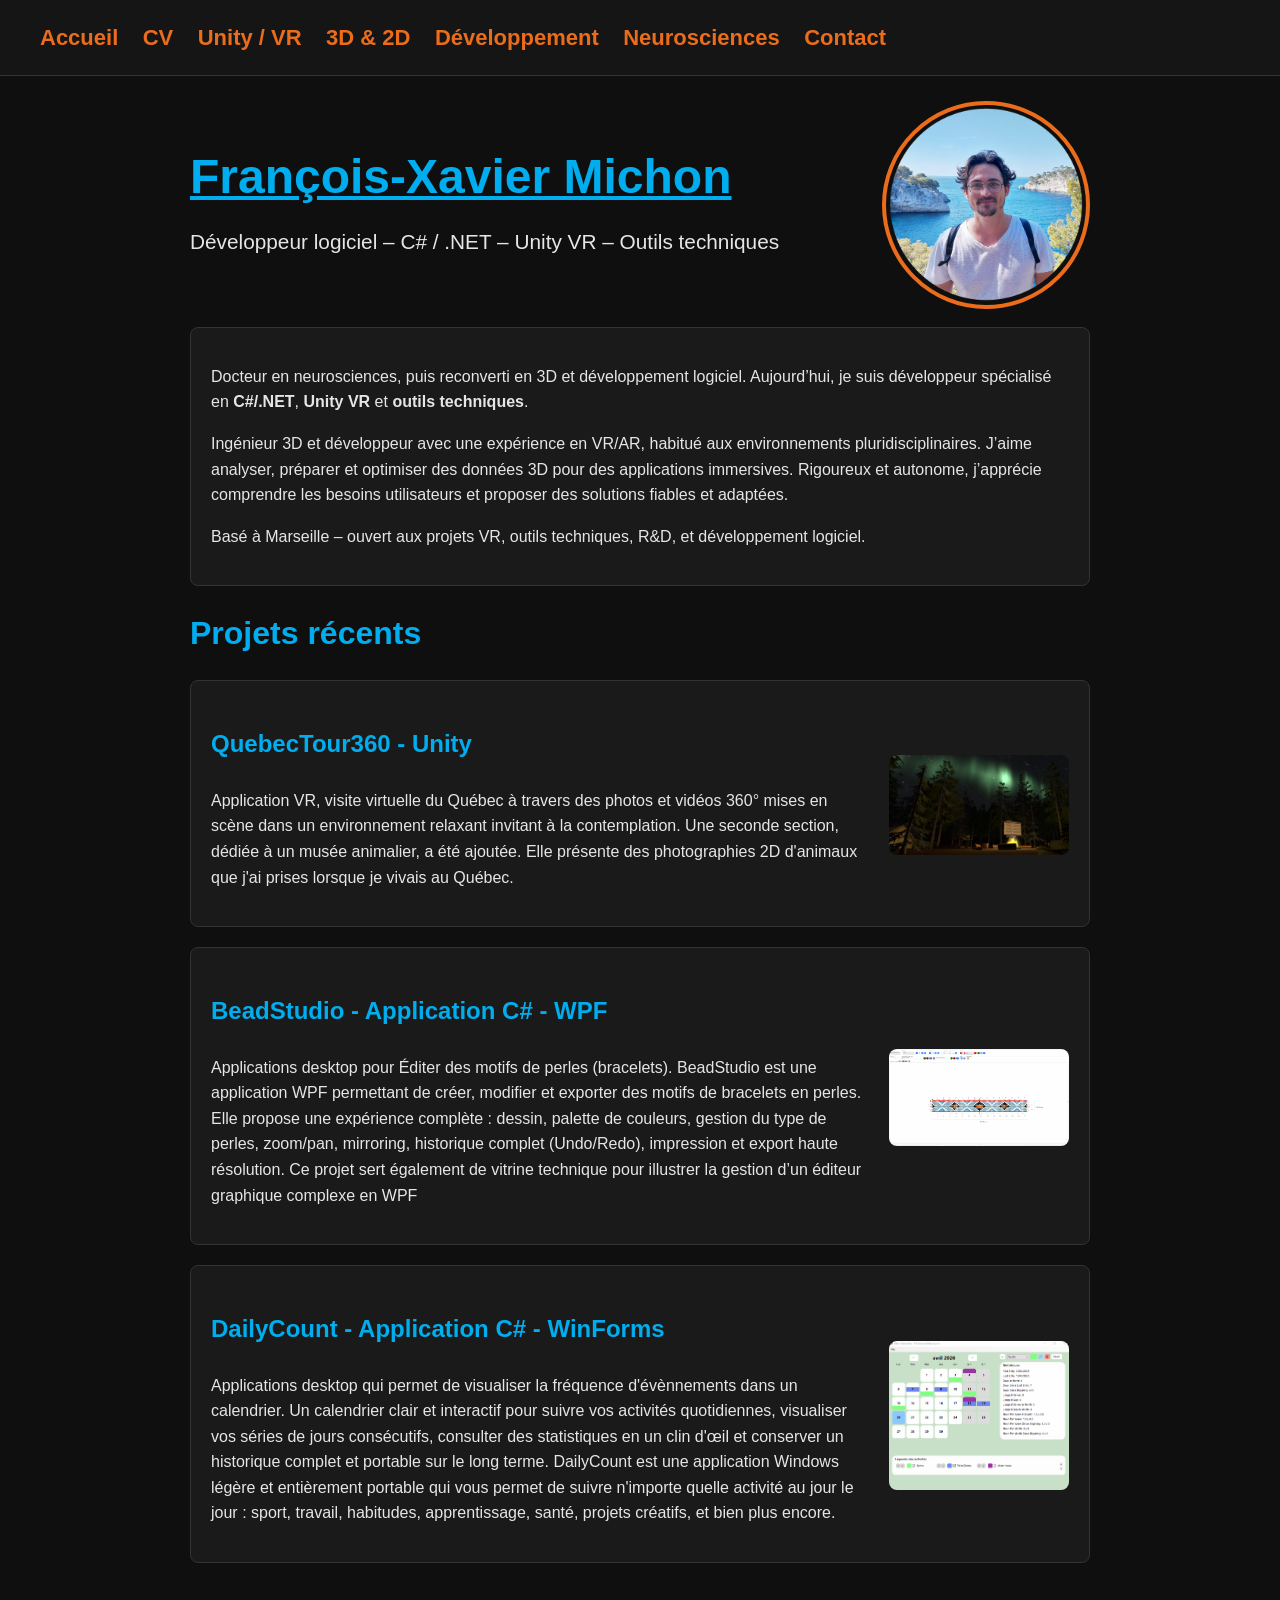
==== index.html @ a75c7354 "modif Website" ====
<!DOCTYPE html>
<html lang="fr">
<head>
    <meta charset="UTF-8">
    <title>François‑Xavier Michon – Portfolio</title>
    <link rel="stylesheet" href="assets/style.css">
</head>

<body>
<header>
    <nav>
        <a href="index.html">Accueil</a>
        <a href="cv.html">CV</a>
        <a href="unity.html">Unity / VR</a>
        <a href="Arts3D2D.html">3D & 2D</a>
        <a href="dev.html">Développement</a>
        <a href="neurosciences.html">Neurosciences</a>
        <a href="contact.html">Contact</a>
    </nav>
</header>

<div class="container">
    <div class="header-profile">
        <div class="header-text">
            <h1 ><a href="cv.html"         
            target="_blank"
            class="lk">François‑Xavier Michon</a></h1>
            <p class="subtitle">Développeur logiciel – C# / .NET – Unity VR – Outils techniques</p>
        </div>
        <a href="cv.html" 
>
         <img src="assets/Images/ImageProfile0.png" alt="Photo de profil" class="profile-photo">
         </a>
    </div>
    

    <div class="card">
        <p>
            Docteur en neurosciences, puis reconverti en 3D et développement logiciel. Aujourd’hui, je suis développeur spécialisé en 
            <strong>C#/.NET</strong>, <strong>Unity VR</strong> et <strong>outils techniques</strong>.
        </p>
        <p>
        Ingénieur 3D et développeur avec une expérience en VR/AR, habitué aux environnements pluridisciplinaires. 
        J’aime analyser, préparer et optimiser des données 3D pour des applications immersives.
        Rigoureux et autonome, j’apprécie comprendre les besoins utilisateurs et proposer des solutions fiables et adaptées.
        </p>
        <p>
            Basé à Marseille – ouvert aux projets VR, outils techniques, R&D, et développement logiciel.
        </p>
    </div>

    <h1>Projets récents</h1>

    <div class="card card-img-right">
    
        <div class="card-text">
            <h3>
                <a class="lk2" href="unity.html#quebecTour">
                    QuebecTour360 - Unity
                </a>
            </h3>

            <p>
                Application VR, visite virtuelle du Québec à travers des photos et vidéos 360° mises en scène dans un environnement relaxant invitant à la contemplation.
                Une seconde section, dédiée à un musée animalier, a été ajoutée. Elle présente des photographies 2D d'animaux que j'ai prises lorsque je vivais au Québec.
            </p>
        </div>

        <div class="card-image">
            <a class="lk2" href="unity.html#quebecTour">
                <img src="assets/Images/UnityProjects/QuebecTour360/Capture1.png" class="project">
            </a>
        </div>
    </div>

    
    <div class="card card-img-right">
         <div class="card-text">
            <h3><a class="lk2" target="_blank" href="dev.html#beadstudio">
                        BeadStudio - Application C# - WPF
                    </a> 
            </h3>
            <p>Applications desktop pour Éditer des motifs de perles (bracelets).
                    BeadStudio est une application WPF permettant de créer, modifier et exporter des motifs de bracelets en perles.
                    Elle propose une expérience complète : dessin, palette de couleurs, gestion du type de perles, zoom/pan, mirroring, historique complet (Undo/Redo), impression et export haute résolution.
                    Ce projet sert également de vitrine technique pour illustrer la gestion d’un éditeur graphique complexe en WPF
            </p>
         </div>
         <div class="card-image">
            <a class="lk2" href="dev.html#beadstudio">
                <img src="assets/Images/BeadStudio/BeadStudioZoomPan.gif" class="project">
            </a>
        </div>
    </div>

        

    <div class="card card-img-right">
        <div class="card-text">
            <h3>
                <a class="lk2" target="_blank" href="dev.html#dailycount">
                    DailyCount - Application C# - WinForms
                </a> 
            </h3>
            <p> 
                Applications desktop qui permet de visualiser la fréquence d'évènnements dans un calendrier.
                Un calendrier clair et interactif pour suivre vos activités quotidiennes, visualiser vos séries de jours consécutifs, consulter des statistiques en un clin d'œil et conserver un historique complet et portable sur le long terme.
                DailyCount est une application Windows légère et entièrement portable qui vous permet de suivre n'importe quelle activité au jour le jour : sport, travail, habitudes, apprentissage, santé, projets créatifs, et bien plus encore.
            </p>
        </div>
        <div class="card-image">
            <a class="lk2" href="dev.html#dailycount">
                <img src="assets/Images/DailyCount/DailyCountMainView.gif" class="project">
            </a>
        </div> 
    </div>
    

</body>
</html>
---- assets/style.css ----
/* =========================================================
   THEME — Couleurs principales
   ========================================================= */
:root {
    --col_black: #0f0f0f;        /* fond principal */
    --col_white: #e6e6e6;        /* texte principal */
    --col_grey: #333333;         /* bordures */
    --col_orange: #eb6c1a;       /* accent chaud */
    --col_black2: #151515;       /* header */
    --col_black3: #1a1a1a;       /* cartes */
    --col_grey2: #555555;        /* texte secondaire */
    --col_light_blue:#96dcf8;
    --col_blue: #00adee;         /* accent principal */
    --col_blue_dark: #809dd2;    /* hover */
    --col_blue_dark2: #0e5488;

}

/* =========================================================
   GLOBAL
   ========================================================= */
body {
    margin: 0;
    font-family: "Inter", sans-serif;
    background: var(--col_black);
    color: var(--col_white);
    line-height: 1.6;
}
.tab {
    display: inline-block;
    width: 30px; /* équivalent d’une tabulation */
}
/* =========================================================
   HEADER / NAVIGATION
   ========================================================= */
header {
    padding: 20px 40px;
    background: var(--col_black2);
    border-bottom: 1px solid var(--col_grey);
    position: sticky;
    top: 0;
    z-index: 1000;
}

nav a {
    margin-right: 20px;
    color: var(--col_orange);
    text-decoration: none;
    font-weight: bold;
    font-size: 22px;
}

nav a:hover {
    color: var(--col_blue);
}

/* -----------------------------------
link a
--------------------------------------*/
.lk{
    color: var(--col_blue);
}

.lk:hover{
    color: var(--col_blue_dark);
}

.lk2{
        font-style: normal;
        text-decoration: none;
    color: var(--col_blue);
}

.lk2:hover{
    font-style: normal;
    text-decoration: none;
    color: var(--col_blue_dark);
}

/* =========================================================
   LAYOUT
   ========================================================= */
.container {
    max-width: 900px;
    margin: auto;
    padding: 25px;
}

/* =========================================================
   TITRES
   ========================================================= */
h1 {
    color: var(--col_blue);
}

h2 {
    color: var(--col_blue_dark);
    font-size: 28px;
}

h3 { 
    font-weight: bold;
    color: var(--col_blue);
    font-size: 24px;
}

h4 {
    color: var(--col_blue);
    font-size: 18px;
}


.section-title {
    display: flex;
    align-items: center;
    justify-content: center;
    gap: 20px;

    font-size: 28px;
    font-weight: bold;
    color: var(--col_light_blue);

    margin: 40px 0;
    min-height: 30px;
    max-height: 45px;
}
/* Les lignes à gauche et à droite */
.section-title::before,
.section-title::after {
    content: "";
    flex: 1;
    height: 2px;
    background: var(--col_light_blue);
}

.section-title2{
    display: flex;
    align-items: center;
    justify-content: center;
    gap: 20px;

    font-size: 28px;
    font-weight: bold;
    color: var(--col_light_blue);
    padding-top: 80px;
    margin: 40px;
        min-height: 30px;
    max-height: 45px;

}

/* Les lignes à gauche et à droite */
.section-title2::before,
.section-title2::after {
    content: "";
    flex: 1;
    height: 2px;
    background: var(--col_light_blue);
}

.section-titleLeft{
    display: flex;
    align-items: center;
    justify-content: left;
    gap: 20px;

    font-size: 24px;
    font-weight: bold;
    color: var(--col_light_blue);
    min-height: 30px;
    max-height: 45px;
}

/* Les lignes à gauche et à droite */
.section-titleLeft::after {
    content: "";
    flex: 1;
    height: 1px;
    background: var(--col_light_blue);
}

/* =========================================================
   CARDS
   ========================================================= */
.card {
    background: var(--col_black3);
    padding: 20px;
    border-radius: 8px;
    margin-bottom: 20px;
    border: 1px solid var(--col_grey);
    display: block;
}


/* =========================================================
   CARD AVEC IMAGE À DROITE
   ========================================================= */
.card.card-img-right {
    display: flex;
    align-items: center;
    gap: 20px;
}

.card.card-img-right .card-text {
    flex: 1;
}

.card.card-img-right .card-image img {
    width: 180px;
    height: auto;
    border-radius: 8px;
    object-fit: cover;
    /* border: 1px solid var(--col_grey); */
}

/* Responsive */
@media (max-width: 700px) {
    .card.card-img-right {
        flex-direction: column;
        text-align: center;
    }

    .card.card-img-right .card-image img {
        width: 100%;
        max-width: 300px;
    }
}
.project {
    width: 100%;
    border-radius: 8px;
    margin-top: 10px;
    object-fit:scale-down;

}

.main-image-block {
    text-align: center;
    margin-bottom: 20px;
}

.main-image-caption {
    margin-top: 4px;
    font-size: 14px;
    color: var(--col_white);
    font-style: italic;
}

/* -----------------------------------
Art 3D 2D
--------------------------------------*/
/* Titre ArtStation */
.art-title-row {
    display: flex;
    /* justify-content: space-between; */
    align-items: center;
    margin-bottom: 10px;
    min-height: 30px;
    max-height: 45px;
}

.art-title {
    color: var(--col_blue);
    text-decoration: none;
}

.art-title:hover {
    color: var(--col_light_blue);
}

.artstation-button {
    background: var(--col_blue);
    color: white;
    padding: 6px 12px;
    border-radius: 6px;
    text-decoration: none;
    font-size: 14px;
    font-weight: bold;
    transition: background 0.2s ease;
    margin: 20px;
}

.artstation-button:hover {
    background: var(--col_blue_dark);
}

/* Grille d’images */
.art-grid {
    display: grid;
    grid-template-columns: repeat(3, 3fr);
    gap: 20px;
    margin-bottom: 40px;
    padding-bottom: 40px;

    border-bottom: 1px solid var(--col_grey);
}

.art-grid2 {
    display: grid;
    grid-template-columns: repeat(5, 5fr);
    gap: 20px;
    margin-bottom: 40px;
    padding-bottom: 40px;
    border-bottom: 1px solid var(--col_grey);

}

/* Miniatures */
.art-thumb {
    width: 100%;
    border-radius: 8px;
    transition: transform 0.2s ease;
}

.art-thumb:hover {
    transform: scale(1.03);
}

.lightbox {
    position: fixed;
    top: 0;
    left: 0;
    width: 100%;
    height: 100%;
    background: rgba(0,0,0,0.85);
    display: none;
    justify-content: center;
    align-items: center;
    cursor: zoom-out;
    z-index: 9999;
}

.lightbox img {
    max-width: 90%;
    max-height: 90%;
    border-radius: 10px;
    box-shadow: 0 0 20px black;
    cursor: default;
    transform: scale(0.3);
    transition: transform 0.25s ease;
}

.lightbox.show img {
    transform: scale(1);
}

/* =========================================================
   HEADER PROFILE (Nom + Sous-titre + Photo)
   ========================================================= */
.header-profile {
    display: flex;
    justify-content: space-between;
    align-items: center;
    gap: 40px;
    margin-bottom: 10px;
}

.header-text h1 {
    margin: 0;
    font-size: 3rem;
    color: var(--col_blue);
}

.subtitle {
    margin-top: 10px;
    font-size: 1.3rem;
    color: var(--col_white);
}

/* Photo de profil */
.profile-photo {
    width:200px;
    height: 200px;
    object-fit:scale-down;
    border-radius: 100%;
    border: 4px solid var(--col_orange);
}

/* Responsive */
@media (max-width: 900px) {
    .header-profile {
        flex-direction: column;
        text-align: center;
    }

    .profile-photo {
        width: 260px;
        height: 260px;
    }

    .header-text h1 {
        font-size: 2.4rem;
    }
}

/* =========================================================
   SECTION CV
   ========================================================= */
.cv-header {
    display: flex;
    justify-content: space-between;
    align-items: center;
    gap: 40px;
    margin-bottom: 40px;
}


.cv-frame {
    width: 100%;
    height: 900px;
    border: none;
    background: var(--col_black);
    border-radius: 8px;
}
/* ========================
Contact
===========================*/
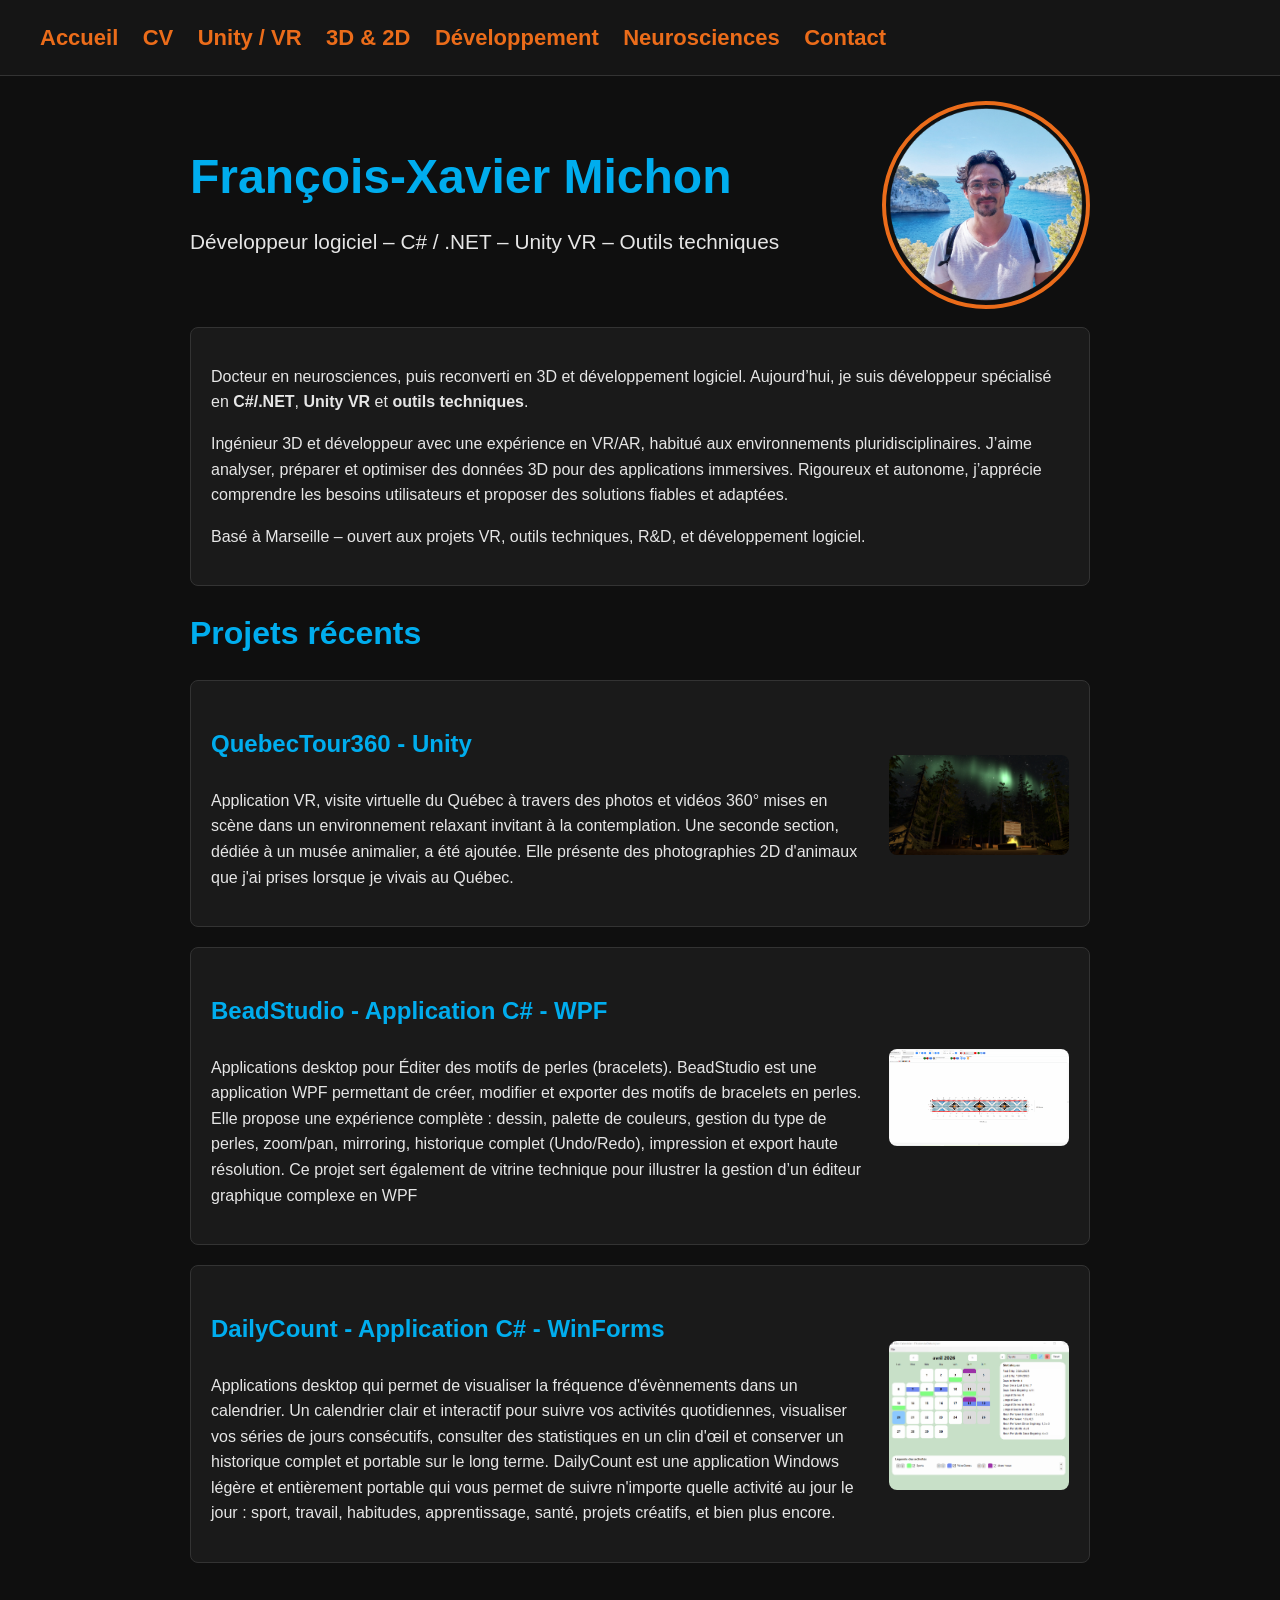
==== commit 3b4541f2: "modif btn in Neuro page" ====
--- a/index.html
+++ b/index.html
@@ -55,7 +55,7 @@
     
         <div class="card-text">
             <h3>
-                <a class="lk2" href="unity.html#quebecTour">
+                <a class="lk" href="unity.html#quebecTour">
                     QuebecTour360 - Unity
                 </a>
             </h3>
@@ -67,7 +67,7 @@
         </div>
 
         <div class="card-image">
-            <a class="lk2" href="unity.html#quebecTour">
+            <a class="lk" href="unity.html#quebecTour">
                 <img src="assets/Images/UnityProjects/QuebecTour360/Capture1.png" class="project">
             </a>
         </div>
@@ -76,7 +76,7 @@
     
     <div class="card card-img-right">
          <div class="card-text">
-            <h3><a class="lk2" target="_blank" href="dev.html#beadstudio">
+            <h3><a class="lk" target="_blank" href="dev.html#beadstudio">
                         BeadStudio - Application C# - WPF
                     </a> 
             </h3>
@@ -87,7 +87,7 @@
             </p>
          </div>
          <div class="card-image">
-            <a class="lk2" href="dev.html#beadstudio">
+            <a class="lk" href="dev.html#beadstudio">
                 <img src="assets/Images/BeadStudio/BeadStudioZoomPan.gif" class="project">
             </a>
         </div>
@@ -98,7 +98,7 @@
     <div class="card card-img-right">
         <div class="card-text">
             <h3>
-                <a class="lk2" target="_blank" href="dev.html#dailycount">
+                <a class="lk" target="_blank" href="dev.html#dailycount">
                     DailyCount - Application C# - WinForms
                 </a> 
             </h3>
@@ -109,7 +109,7 @@
             </p>
         </div>
         <div class="card-image">
-            <a class="lk2" href="dev.html#dailycount">
+            <a class="lk" href="dev.html#dailycount">
                 <img src="assets/Images/DailyCount/DailyCountMainView.gif" class="project">
             </a>
         </div> 
--- a/assets/style.css
+++ b/assets/style.css
@@ -30,6 +30,12 @@
     display: inline-block;
     width: 30px; /* équivalent d’une tabulation */
 }
+
+.tick {
+    list-style-type: disc; /* puce classique */
+    padding-left: 20px;    /* espace pour la puce */
+}
+
 /* =========================================================
    HEADER / NAVIGATION
    ========================================================= */
@@ -55,9 +61,11 @@
 }
 
 /* -----------------------------------
-link a
+link
 --------------------------------------*/
 .lk{
+    font-style: normal;
+    text-decoration: none;
     color: var(--col_blue);
 }
 
@@ -65,16 +73,22 @@
     color: var(--col_blue_dark);
 }
 
-.lk2{
-        font-style: normal;
-        text-decoration: none;
-    color: var(--col_blue);
-}
-
-.lk2:hover{
-    font-style: normal;
+
+.lkButton {
+    background: var(--col_blue);
+    color: white;
+    padding: 6px 12px;
+    border-radius: 6px;
     text-decoration: none;
-    color: var(--col_blue_dark);
+    font-size: 14px;
+    font-weight: bold;
+    transition: background 0.2s ease;
+    margin: 10px;
+    white-space: nowrap;
+}
+
+.lkButton:hover {
+    background: var(--col_blue_dark);
 }
 
 /* =========================================================
@@ -94,21 +108,34 @@
 }
 
 h2 {
-    color: var(--col_blue_dark);
+    color: var(--col_blue);
     font-size: 28px;
 }
 
+
 h3 { 
     font-weight: bold;
     color: var(--col_blue);
     font-size: 24px;
 }
 
+
 h4 {
     color: var(--col_blue);
     font-size: 18px;
 }
 
+.darkBlue{
+        color: var(--col_blue_dark);
+}
+
+.underline{
+    text-decoration: underline;
+}
+
+.justify{
+    text-align: justify;
+}
 
 .section-title {
     display: flex;
@@ -179,6 +206,15 @@
     background: var(--col_light_blue);
 }
 
+ul{
+    display: block;
+    align-items: center;
+    margin: 10px;
+}
+li{
+    padding-top : 10px ;
+    width:100%
+}
 /* =========================================================
    CARDS
    ========================================================= */
@@ -254,8 +290,6 @@
     /* justify-content: space-between; */
     align-items: center;
     margin-bottom: 10px;
-    min-height: 30px;
-    max-height: 45px;
 }
 
 .art-title {
@@ -267,21 +301,6 @@
     color: var(--col_light_blue);
 }
 
-.artstation-button {
-    background: var(--col_blue);
-    color: white;
-    padding: 6px 12px;
-    border-radius: 6px;
-    text-decoration: none;
-    font-size: 14px;
-    font-weight: bold;
-    transition: background 0.2s ease;
-    margin: 20px;
-}
-
-.artstation-button:hover {
-    background: var(--col_blue_dark);
-}
 
 /* Grille d’images */
 .art-grid {
@@ -411,6 +430,33 @@
     background: var(--col_black);
     border-radius: 8px;
 }
+
+
+/* =========================================================
+   LISTE PUBLICATIONS (texte + bouton à droite)
+   ========================================================= */
+
+.pub-item {
+    display: flex;
+    align-items: center;          /* centre verticalement le bouton */
+    gap: 20px;
+    margin: 8px 0;
+    position: relative;
+    padding-left: 18px;           /* place pour la "puce" */
+}
+
+/* fausse puce */
+.pub-item::before {
+    content: "•";
+    color: var(--col_white);
+}
+
+/* texte à gauche, peut faire 1 ou 2 lignes */
+.pub-text {
+    flex: 1;
+    text-align: justify;
+}
+
 /* ========================
 Contact
 ===========================*/
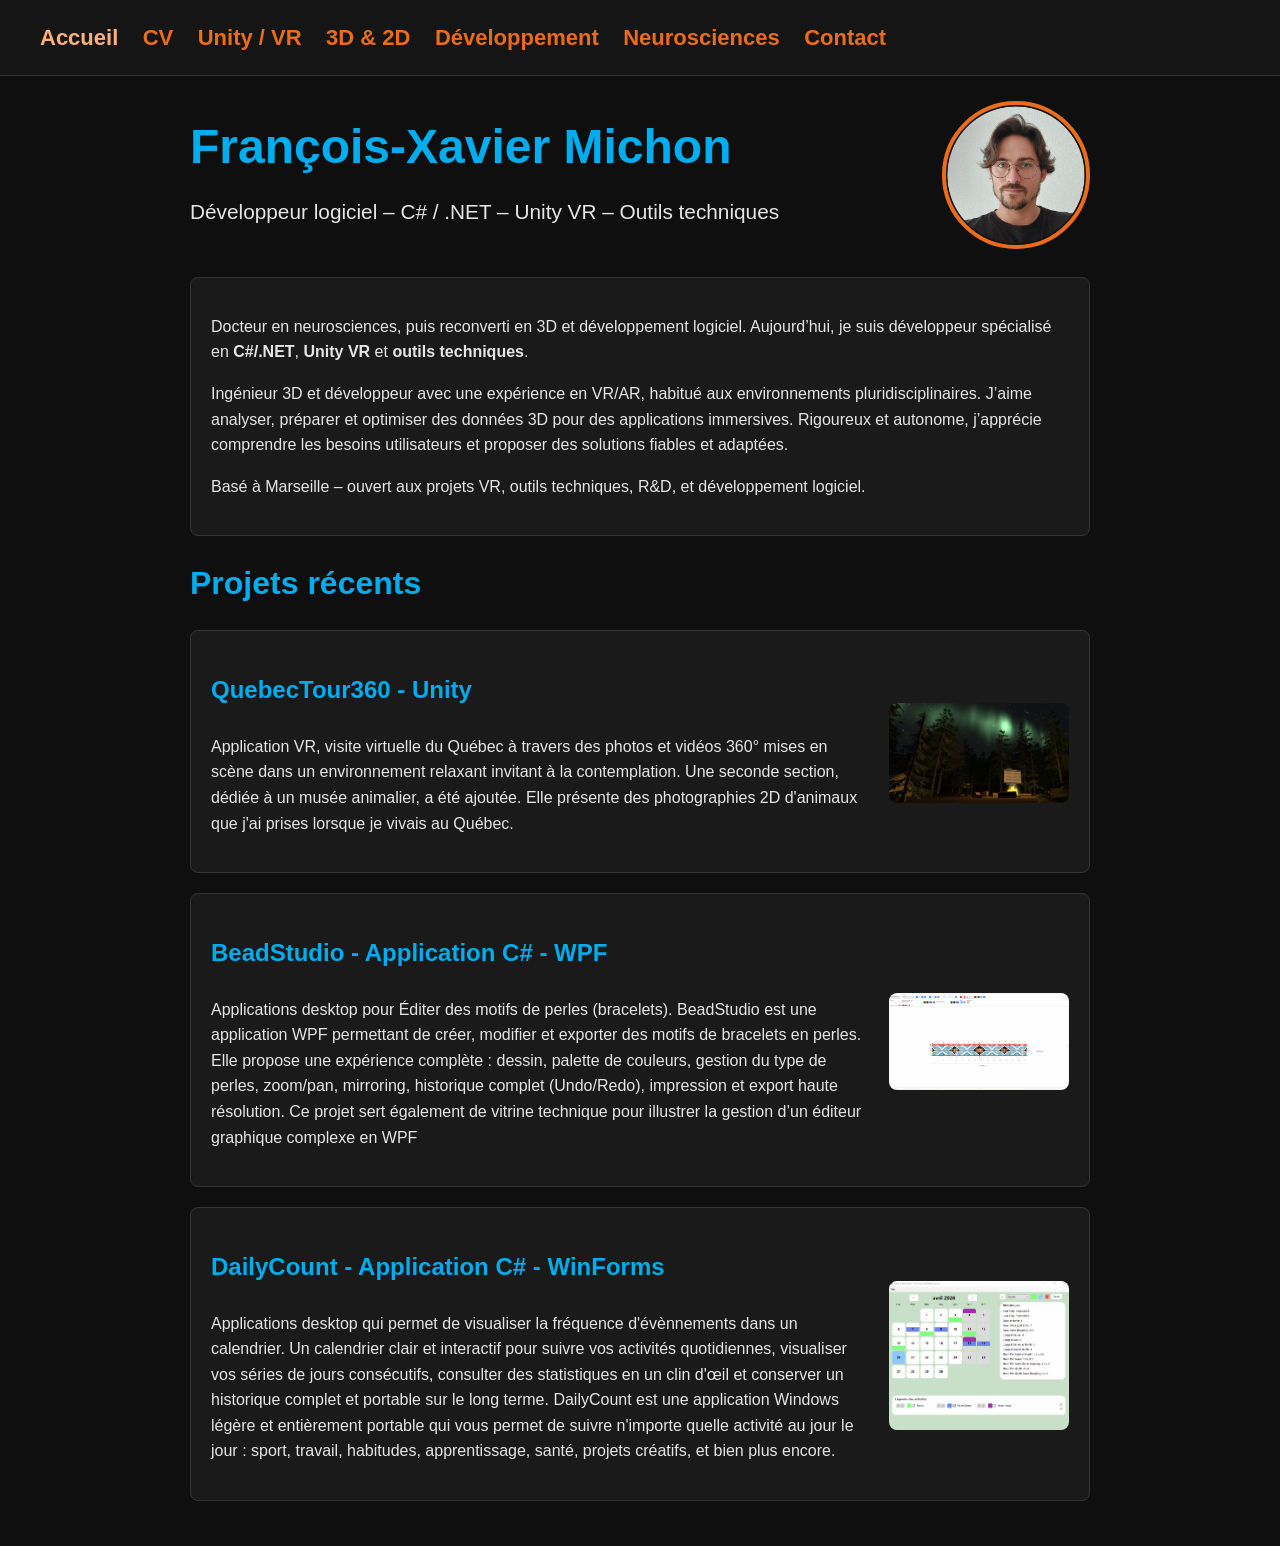
==== commit 250b0a32: "add icons and modif CV page" ====
--- a/index.html
+++ b/index.html
@@ -9,7 +9,7 @@
 <body>
 <header>
     <nav>
-        <a href="index.html">Accueil</a>
+        <a href="index.html" class="current">Accueil</a>
         <a href="cv.html">CV</a>
         <a href="unity.html">Unity / VR</a>
         <a href="Arts3D2D.html">3D & 2D</a>
@@ -29,7 +29,7 @@
         </div>
         <a href="cv.html" 
 >
-         <img src="assets/Images/ImageProfile0.png" alt="Photo de profil" class="profile-photo">
+         <img src="assets/Images/ImageProfile1.png" alt="Photo de profil" class="profile-photo">
          </a>
     </div>
     
--- a/assets/style.css
+++ b/assets/style.css
@@ -5,6 +5,7 @@
     --col_black: #0f0f0f;        /* fond principal */
     --col_white: #e6e6e6;        /* texte principal */
     --col_grey: #333333;         /* bordures */
+    --col_lightorange: #ffaf79;       /* accent chaud */
     --col_orange: #eb6c1a;       /* accent chaud */
     --col_black2: #151515;       /* header */
     --col_black3: #1a1a1a;       /* cartes */
@@ -56,8 +57,14 @@
     font-size: 22px;
 }
 
+nav a.current{
+    color: var(--col_lightorange);
+    cursor: default;
+}
+
 nav a:hover {
     color: var(--col_blue);
+    cursor: pointer;
 }
 
 /* -----------------------------------
@@ -67,6 +74,7 @@
     font-style: normal;
     text-decoration: none;
     color: var(--col_blue);
+    cursor: pointer;
 }
 
 .lk:hover{
@@ -85,6 +93,7 @@
     transition: background 0.2s ease;
     margin: 10px;
     white-space: nowrap;
+    cursor: pointer;
 }
 
 .lkButton:hover {
@@ -128,6 +137,12 @@
 .darkBlue{
         color: var(--col_blue_dark);
 }
+.orange{
+        color: var(--col_orange);
+}
+.lightorange{
+        color: var(--col_lightorange);
+}
 
 .underline{
     text-decoration: underline;
@@ -135,6 +150,10 @@
 
 .justify{
     text-align: justify;
+}
+
+.flex1 {
+    flex : 1;
 }
 
 .section-title {
@@ -247,6 +266,29 @@
     border-radius: 8px;
     object-fit: cover;
     /* border: 1px solid var(--col_grey); */
+}
+
+.card h3 {
+    margin-top: 20px;
+    color: var(--col_blue);
+}
+
+.profile-card {
+    display: flex;
+    align-items: center;
+    gap: 25px;
+}
+
+.profile-card .profile-photo {
+    width: 120px;
+    height: 120px;
+    object-fit: cover;
+    border-radius: 100%;
+    border: 4px solid var(--col_orange);
+}
+
+.profile-card .profile-text {
+    flex: 1;
 }
 
 /* Responsive */
@@ -369,14 +411,20 @@
     display: flex;
     justify-content: space-between;
     align-items: center;
-    gap: 40px;
-    margin-bottom: 10px;
-}
-
+    gap: 20px;
+    margin-bottom: 20px;
+}
+
+.header-profile.cv-version {
+    gap: 20px; /* réduit l’espace uniquement pour le CV */
+    justify-content: flex-start; /* évite l’écart énorme entre les colonnes */
+}
 .header-text h1 {
     margin: 0;
     font-size: 3rem;
     color: var(--col_blue);
+    
+    
 }
 
 .subtitle {
@@ -387,12 +435,14 @@
 
 /* Photo de profil */
 .profile-photo {
-    width:200px;
-    height: 200px;
+    width:140px;
+    height: 140px;
     object-fit:scale-down;
     border-radius: 100%;
     border: 4px solid var(--col_orange);
 }
+
+
 
 /* Responsive */
 @media (max-width: 900px) {
@@ -414,22 +464,123 @@
 /* =========================================================
    SECTION CV
    ========================================================= */
-.cv-header {
-    display: flex;
-    justify-content: space-between;
-    align-items: center;
-    gap: 40px;
+
+/* Grille 4 colonnes */
+.skills-grid {
+    display: grid;
+    grid-template-columns: repeat(auto-fit, minmax(1,110px));
+    gap: 15px;
     margin-bottom: 40px;
 }
 
-
-.cv-frame {
-    width: 100%;
-    height: 900px;
-    border: none;
-    background: var(--col_black);
+/* Cartes de catégories */
+.skill-card {
+    padding: 10px;
     border-radius: 8px;
-}
+    color: var(--col_white);
+    
+}
+.skill-card:hover {
+    transform: scale(1.2);
+}
+
+
+/* Couleurs des cartes */
+.skill-3d {
+    background: #6d5d9f; /* violet foncé */
+}
+
+.skill-vr {
+    background: #4d8fb6; /* bleu pétrole */
+}
+
+.skill-dev {
+    background: #408f40; /* vert foncé */
+}
+
+.skill-neuro {
+    background: #af4f4f; /* rouge brun */
+}
+.skill-langues {
+    background: #d5c142; /* rouge brun */
+}
+
+/* Titre des cartes */
+.skill-card h3 {
+    margin-bottom: 15px;
+    color: var(--col_black);
+    text-align: center;
+    font-size: 16px;
+}
+
+/* Grille d’icônes compacte */
+.skills-icons.compact {
+    display: grid;
+    /* grid-template-columns: repeat(auto-fit, minmax(120px, 1fr)); */
+    grid-template-columns: repeat(6, 1fr);
+    gap: 10px;
+    text-align: center;
+}
+
+.skills-icons.compact .skill {
+    display: flex;
+    flex-direction: column; /* ← FORCÉ EN COLONNE */
+    align-items: center;
+    justify-content: flex-start;
+    gap: 4px;
+}
+
+/* Icônes plus petites */
+.skills-icons.compact img {
+    width: 30px;
+    height: 30px;
+    object-fit: contain;
+}
+
+/* Texte sous icône */
+.skills-icons.compact span {
+    font-size: 0.8rem;
+    margin-top: 4px;
+    white-space: normal;
+    text-align: center;
+}
+
+
+/* Responsive */
+@media (max-width: 900px) {
+    .skills-grid {
+        grid-template-columns: repeat(3, 1fr);
+    }
+}
+
+@media (max-width: 600px) {
+    .skills-grid {
+        grid-template-columns: 1fr;
+    }
+}
+
+/* Barre de niveau sous les icônes */
+.skill-bar {
+    width: 60px;
+    height: 6px;
+    border-radius: 3px;
+    background: var(--col_light_blue);
+    position: relative;
+    overflow: hidden;
+    margin-top: 4px;
+}
+
+/* Barre remplie */
+.skill-bar::after {
+    content: "";
+    position: absolute;
+    inset: 0;
+    background: var(--col_blue_dark2);
+    width: calc((100% / 5) * attr(data-level number));
+}
+
+
+
 
 
 /* =========================================================
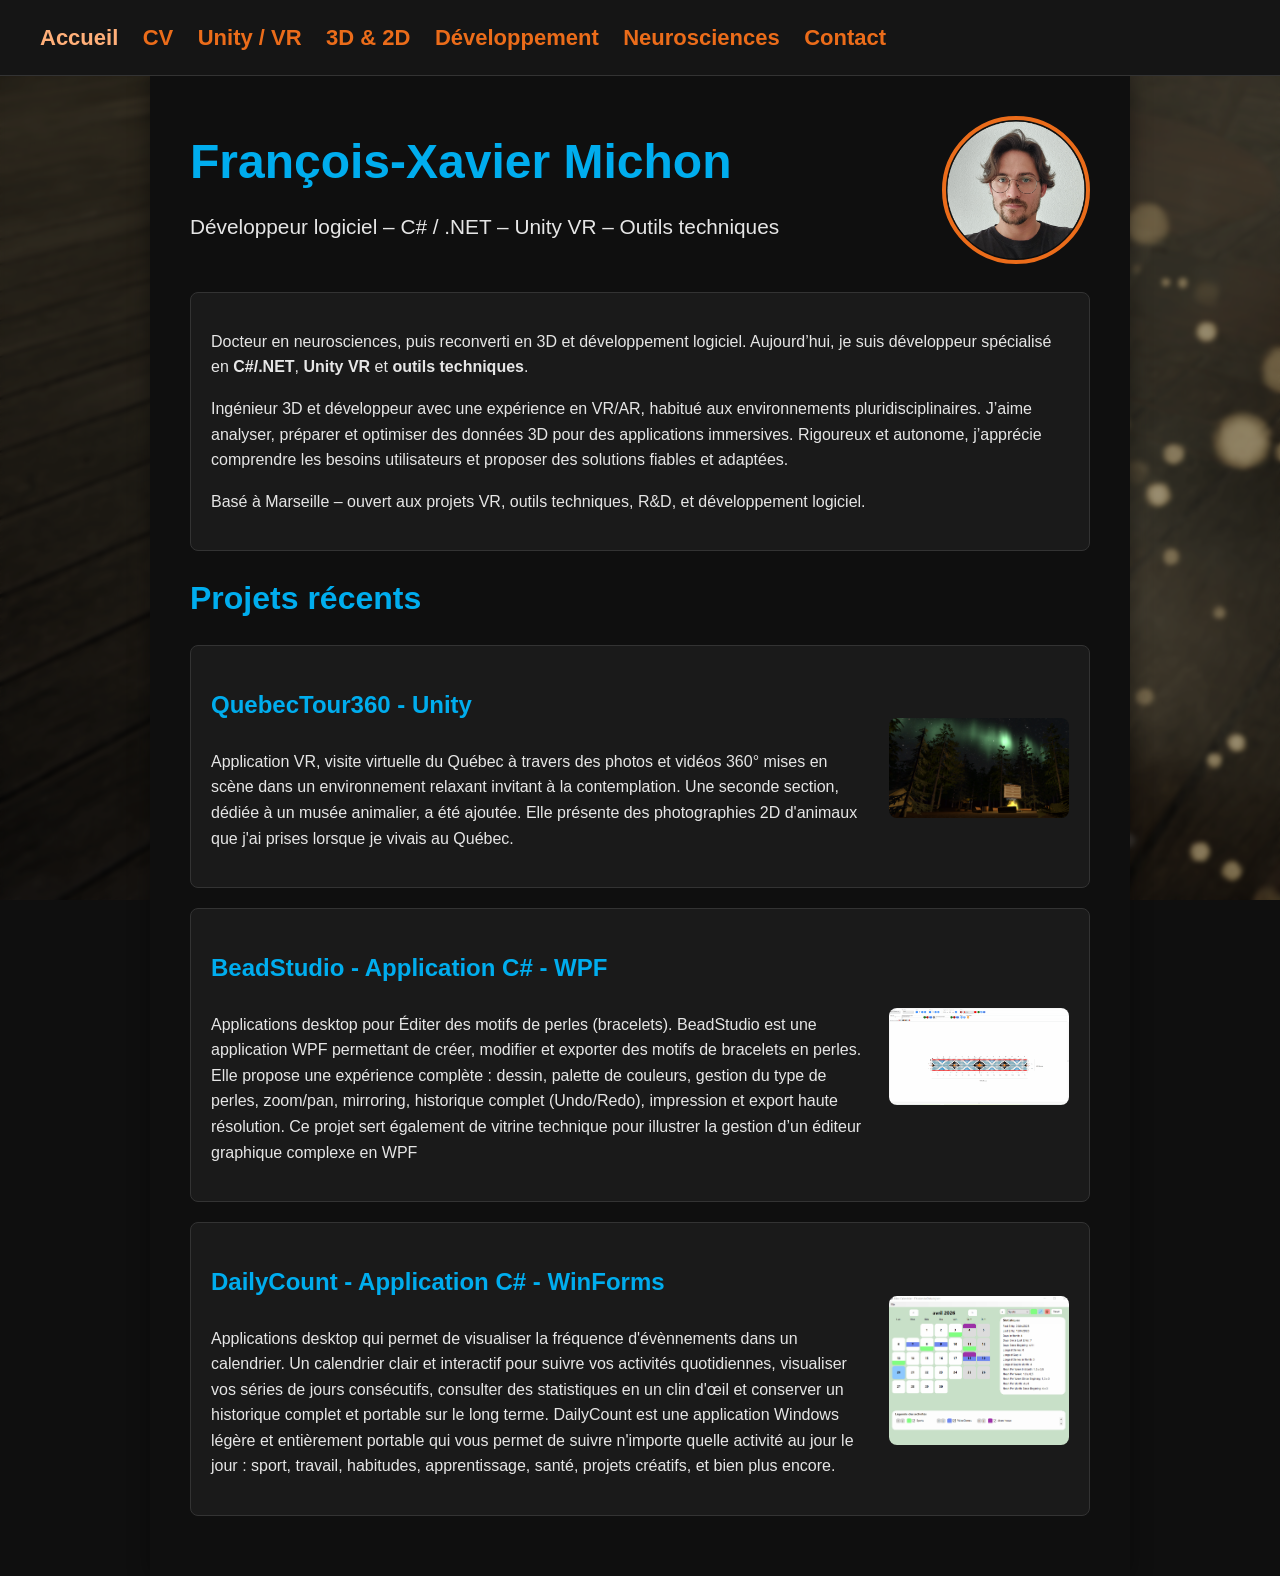
==== commit 5cf9f205: "modif website, cv Neuro, and background image" ====
--- a/index.html
+++ b/index.html
@@ -6,7 +6,7 @@
     <link rel="stylesheet" href="assets/style.css">
 </head>
 
-<body>
+<body class="page-bg bg-index">
 <header>
     <nav>
         <a href="index.html" class="current">Accueil</a>
@@ -68,7 +68,7 @@
 
         <div class="card-image">
             <a class="lk" href="unity.html#quebecTour">
-                <img src="assets/Images/UnityProjects/QuebecTour360/Capture1.png" class="project">
+                <img src="assets/Images/UnityProjects/QuebecTour360/Capture1.png" class="picture">
             </a>
         </div>
     </div>
@@ -88,7 +88,7 @@
          </div>
          <div class="card-image">
             <a class="lk" href="dev.html#beadstudio">
-                <img src="assets/Images/BeadStudio/BeadStudioZoomPan.gif" class="project">
+                <img src="assets/Images/BeadStudio/BeadStudioZoomPan.gif" class="picture">
             </a>
         </div>
     </div>
@@ -110,7 +110,7 @@
         </div>
         <div class="card-image">
             <a class="lk" href="dev.html#dailycount">
-                <img src="assets/Images/DailyCount/DailyCountMainView.gif" class="project">
+                <img src="assets/Images/DailyCount/DailyCountMainView.gif" class="picture">
             </a>
         </div> 
     </div>
--- a/assets/style.css
+++ b/assets/style.css
@@ -27,6 +27,78 @@
     color: var(--col_white);
     line-height: 1.6;
 }
+
+
+ .page-bg {
+    background: var(--col_black);
+    position: relative;
+}
+
+.page-bg::before {
+    content: "";
+    position: fixed;
+    inset: 0;
+    background: rgba(0, 0, 0, .25);
+    backdrop-filter: blur(2px);
+    z-index: -1;
+}
+
+.page-bg .container {
+    max-width: 900px;
+    margin: 0 auto;
+    background: var(--col_black);
+    padding: 40px;
+    box-shadow: 0 0 20px rgba(0,0,0,0.4);
+}
+
+
+.bg-index {
+    background-image: url("Images/Background/saloon5.png");
+    background-size: cover;
+    background-position: center;
+    background-attachment: fixed;
+}
+
+.bg-cv {
+    background-image: url("Images/Background/serenite14.png");
+    background-size: cover;
+    background-position: center;
+    background-attachment: fixed;
+}
+.bg-unity {
+    background-image: url("Images/Background/8595519.jpg");
+    background-size: cover;
+    background-position: center;
+    background-attachment: fixed;
+}
+.bg-modelisation {
+    background-image: url("Images/Background/0251.png");
+    background-size: cover;
+    background-position: center;
+    background-attachment: fixed;
+}
+
+.bg-dev {
+    background-image: url("Images/Background/matrix2.png");
+    background-size: cover;
+    background-position: center;
+    background-attachment: fixed;
+}
+.bg-neuro {
+    background-image: url("Images/Background/GCaMP-Banner.png");
+    background-size: cover;
+    background-position: center;
+    background-attachment: fixed;
+}
+
+.bg-contact {
+    background-image: url("Images/Background/8595394.png");
+    background-size: cover;
+    background-position: center;
+    background-attachment: fixed;
+}
+
+
 .tab {
     display: inline-block;
     width: 30px; /* équivalent d’une tabulation */
@@ -109,6 +181,36 @@
     padding: 25px;
 }
 
+.columns2{
+     display: grid;
+    grid-template-columns: repeat(2, 1fr);
+    padding-left: 60px;
+    gap: 20px;
+}
+
+.columns3{
+     display: grid;
+    grid-template-columns: repeat(3, 1fr);
+
+    gap: 20px;
+    padding-left: 40px;
+
+}
+
+/* --- Responsive --- */
+@media (max-width: 900px) {
+    .columns3 {
+        grid-template-columns: repeat(2, 1fr);
+    }
+}
+
+@media (max-width: 600px) {
+    .columns2,
+    .columns3 {
+        grid-template-columns: 1fr;
+    }
+}
+
 /* =========================================================
    TITRES
    ========================================================= */
@@ -134,22 +236,58 @@
     font-size: 18px;
 }
 
+
+.fontBig{
+    font-size: 28px;
+}
+.fontMedium{
+    font-size: 24px;
+}
+.fontSmall{
+    font-size: 18px;
+}
+.fontExtraSmall{
+    font-size: 12px;
+}
+
+
 .darkBlue{
         color: var(--col_blue_dark);
 }
+.blue{
+        color: var(--col_blue);
+}
 .orange{
         color: var(--col_orange);
 }
 .lightorange{
         color: var(--col_lightorange);
 }
+.gray{
+        color: var(--col_grey2);
+}
+.black2{
+        color: var(--col_black2);
+}
 
 .underline{
     text-decoration: underline;
 }
 
+.separator{
+    padding-bottom: 0px;
+    margin-bottom: 10px;
+    border-bottom: 1px solid var(--col_white);}
+
+.bold{
+    font-weight: bold;
+}
+
 .justify{
     text-align: justify;
+}
+.centered{
+    text-align: center;
 }
 
 .flex1 {
@@ -166,7 +304,7 @@
     font-weight: bold;
     color: var(--col_light_blue);
 
-    margin: 40px 0;
+    margin: 20px 0;
     min-height: 30px;
     max-height: 45px;
 }
@@ -179,30 +317,7 @@
     background: var(--col_light_blue);
 }
 
-.section-title2{
-    display: flex;
-    align-items: center;
-    justify-content: center;
-    gap: 20px;
-
-    font-size: 28px;
-    font-weight: bold;
-    color: var(--col_light_blue);
-    padding-top: 80px;
-    margin: 40px;
-        min-height: 30px;
-    max-height: 45px;
-
-}
-
-/* Les lignes à gauche et à droite */
-.section-title2::before,
-.section-title2::after {
-    content: "";
-    flex: 1;
-    height: 2px;
-    background: var(--col_light_blue);
-}
+
 
 .section-titleLeft{
     display: flex;
@@ -303,12 +418,14 @@
         max-width: 300px;
     }
 }
-.project {
+.picture {
     width: 100%;
     border-radius: 8px;
     margin-top: 10px;
     object-fit:scale-down;
-
+}
+.picture:hover {
+        transform: scale(1.1);
 }
 
 .main-image-block {
@@ -374,6 +491,21 @@
 
 .art-thumb:hover {
     transform: scale(1.03);
+}
+
+
+.icon{
+        display: flex;
+
+flex-direction: column; 
+justify-content: flex-start;
+width: 30px;
+height: 30px;
+object-fit: contain;
+    align-items: center;
+
+gap: 4px;
+
 }
 
 .lightbox {
@@ -469,7 +601,7 @@
 .skills-grid {
     display: grid;
     grid-template-columns: repeat(auto-fit, minmax(1,110px));
-    gap: 15px;
+    gap: 20px;
     margin-bottom: 40px;
 }
 
@@ -481,7 +613,7 @@
     
 }
 .skill-card:hover {
-    transform: scale(1.2);
+    transform: scale(1.1);
 }
 
 
@@ -608,6 +740,3 @@
     text-align: justify;
 }
 
-/* ========================
-Contact
-===========================*/
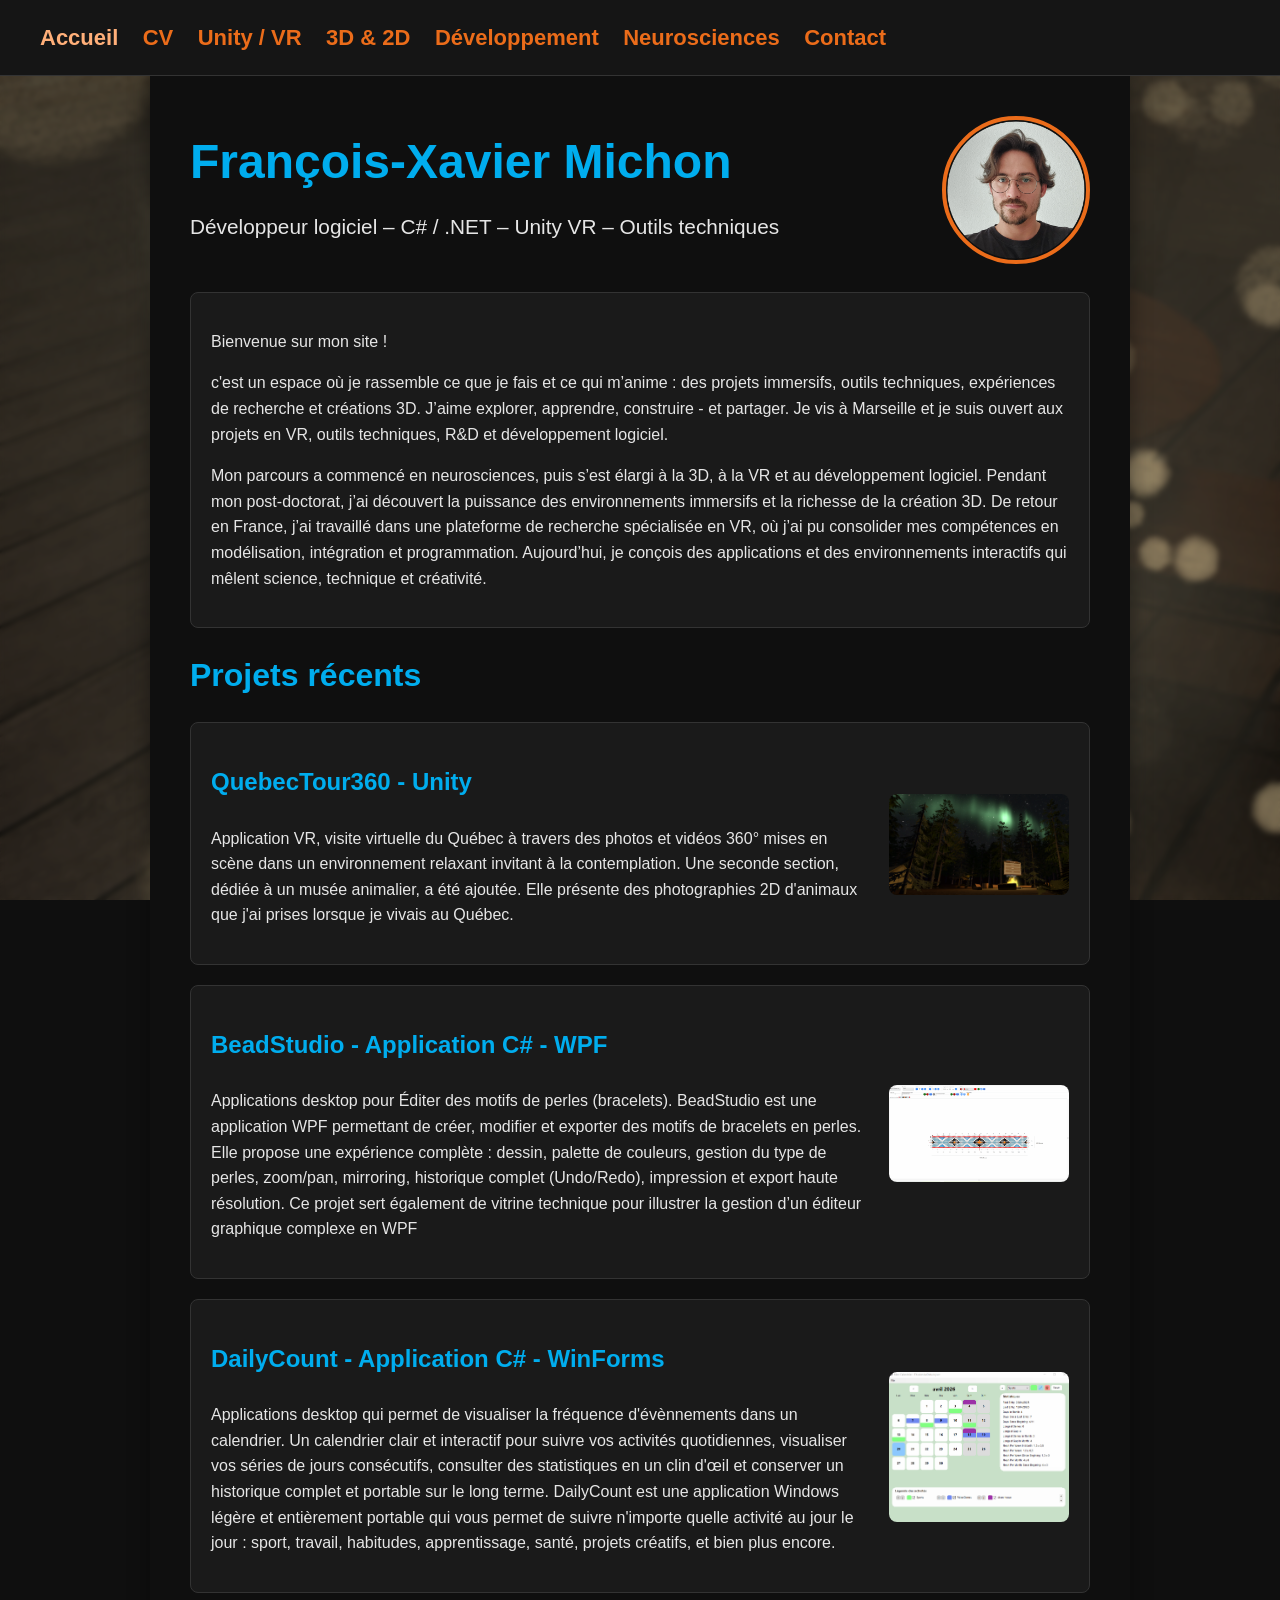
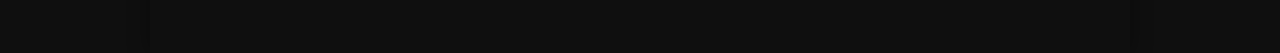
==== commit 56614563: "modif website and background images" ====
--- a/index.html
+++ b/index.html
@@ -36,17 +36,23 @@
 
     <div class="card">
         <p>
-            Docteur en neurosciences, puis reconverti en 3D et développement logiciel. Aujourd’hui, je suis développeur spécialisé en 
-            <strong>C#/.NET</strong>, <strong>Unity VR</strong> et <strong>outils techniques</strong>.
+            Bienvenue sur mon site !
         </p>
-        <p>
-        Ingénieur 3D et développeur avec une expérience en VR/AR, habitué aux environnements pluridisciplinaires. 
-        J’aime analyser, préparer et optimiser des données 3D pour des applications immersives.
-        Rigoureux et autonome, j’apprécie comprendre les besoins utilisateurs et proposer des solutions fiables et adaptées.
+
+            <p>
+c'est un espace où je rassemble ce que je fais et ce qui m’anime : des projets immersifs, outils techniques, expériences de recherche et créations 3D.
+
+J’aime explorer, apprendre, construire - et partager.
+
+Je vis à Marseille et je suis ouvert aux projets en VR, outils techniques, R&D et développement logiciel.
         </p>
-        <p>
-            Basé à Marseille – ouvert aux projets VR, outils techniques, R&D, et développement logiciel.
+
+Mon parcours a commencé en neurosciences, puis s’est élargi à la 3D, à la VR et au développement logiciel. Pendant mon post‑doctorat, j’ai découvert 
+la puissance des environnements immersifs et la richesse de la création 3D. De retour en France, j’ai travaillé dans une plateforme de recherche 
+spécialisée en VR, où j’ai pu consolider mes compétences en modélisation, intégration et programmation.
+Aujourd’hui, je conçois des applications et des environnements interactifs qui mêlent science, technique et créativité.
         </p>
+        
     </div>
 
     <h1>Projets récents</h1>
--- a/assets/style.css
+++ b/assets/style.css
@@ -66,13 +66,13 @@
     background-attachment: fixed;
 }
 .bg-unity {
-    background-image: url("Images/Background/8595519.jpg");
+    background-image: url("Images/Background/JnqTZnb-3d-backgrounds.jpg");
     background-size: cover;
     background-position: center;
     background-attachment: fixed;
 }
 .bg-modelisation {
-    background-image: url("Images/Background/0251.png");
+    background-image: url("Images/Background/island.png");
     background-size: cover;
     background-position: center;
     background-attachment: fixed;
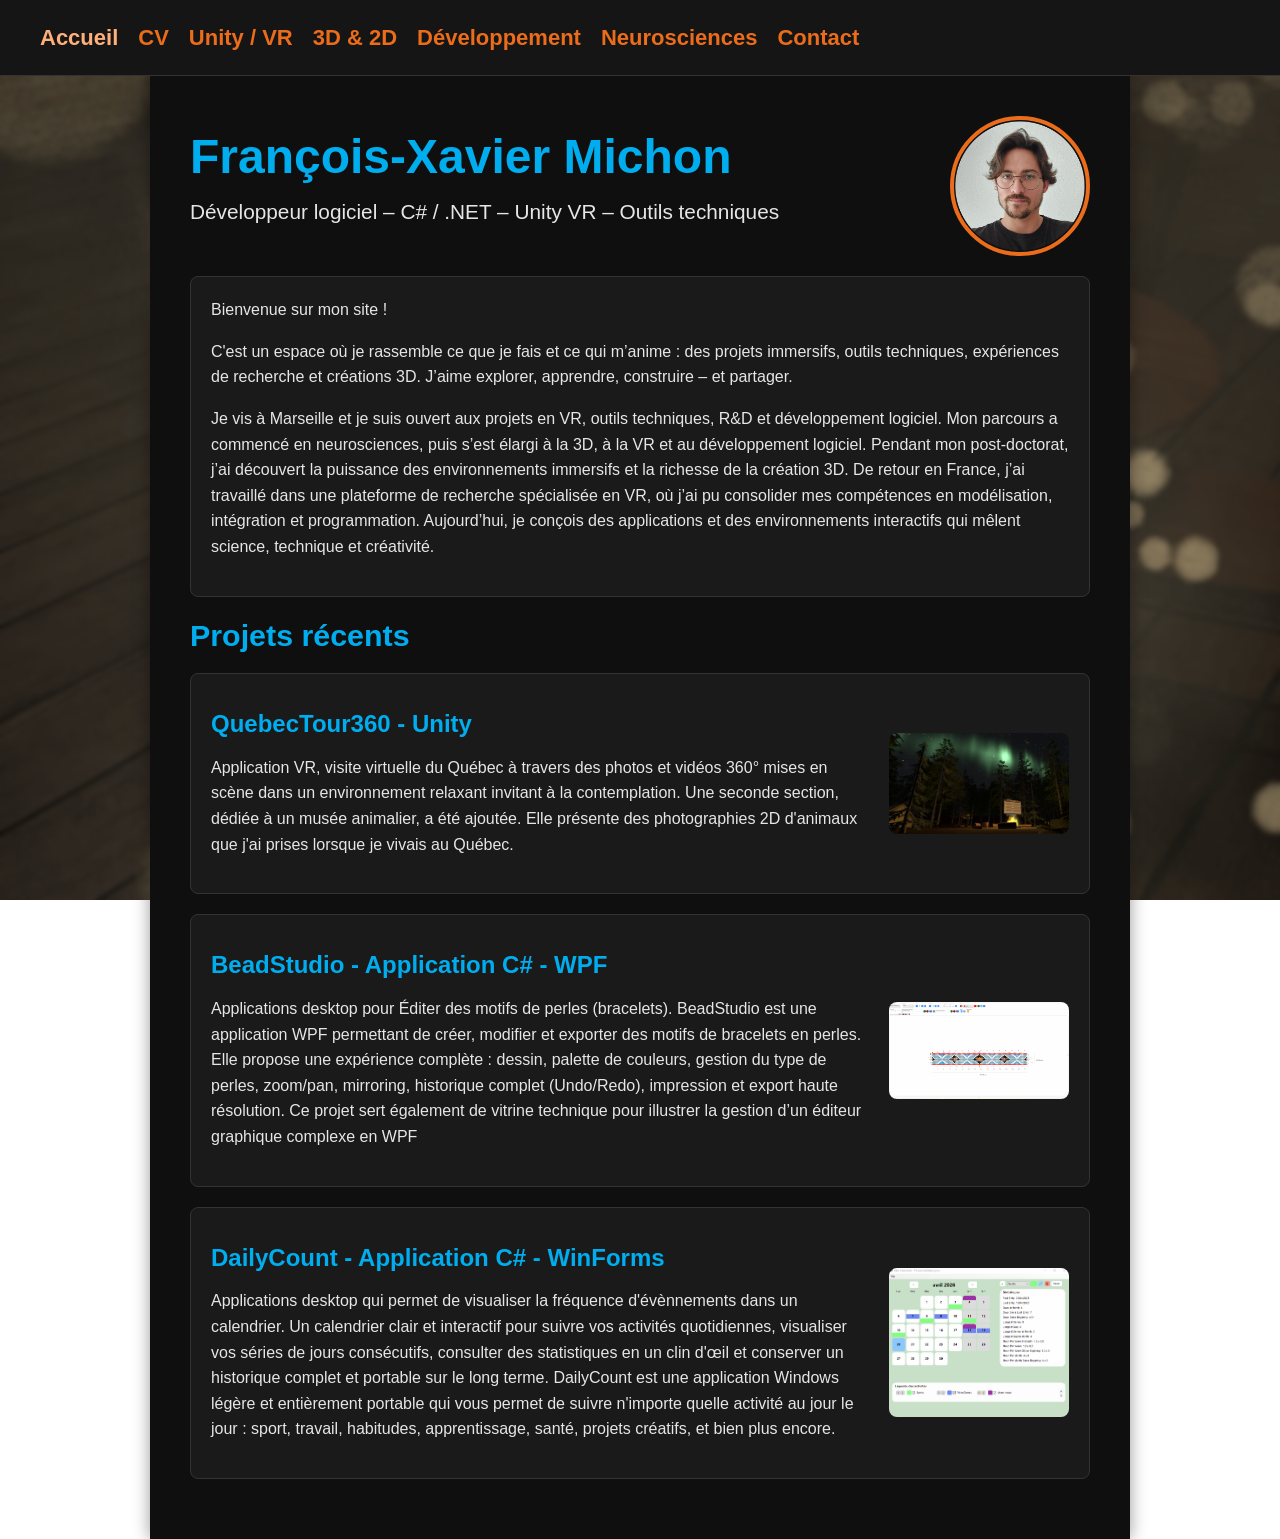
==== commit 42134fc4: "modif website, try to reformat css" ====
--- a/index.html
+++ b/index.html
@@ -3,7 +3,13 @@
 <head>
     <meta charset="UTF-8">
     <title>François‑Xavier Michon – Portfolio</title>
-    <link rel="stylesheet" href="assets/style.css">
+    <link rel="stylesheet" href="assets/css/00-variables.css">
+    <link rel="stylesheet" href="assets/css/01-base.css">
+    <link rel="stylesheet" href="assets/css/02-layout.css">
+    <link rel="stylesheet" href="assets/css/03-components.css">    
+    <link rel="stylesheet" href="assets/css/04-pages.css">
+    <link rel="stylesheet" href="assets/css/05-utilities.css">    
+    <link rel="stylesheet" href="assets/css/style.css">
 </head>
 
 <body class="page-bg bg-index">
@@ -36,26 +42,26 @@
 
     <div class="card">
         <p>
-            Bienvenue sur mon site !
-        </p>
+        Bienvenue sur mon site !
+    </p>
 
-            <p>
-c'est un espace où je rassemble ce que je fais et ce qui m’anime : des projets immersifs, outils techniques, expériences de recherche et créations 3D.
+    <p>
+        C'est un espace où je rassemble ce que je fais et ce qui m’anime : des projets immersifs,
+        outils techniques, expériences de recherche et créations 3D.
+        J’aime explorer, apprendre, construire – et partager.
+    </p>
 
-J’aime explorer, apprendre, construire - et partager.
-
-Je vis à Marseille et je suis ouvert aux projets en VR, outils techniques, R&D et développement logiciel.
-        </p>
-
-Mon parcours a commencé en neurosciences, puis s’est élargi à la 3D, à la VR et au développement logiciel. Pendant mon post‑doctorat, j’ai découvert 
-la puissance des environnements immersifs et la richesse de la création 3D. De retour en France, j’ai travaillé dans une plateforme de recherche 
-spécialisée en VR, où j’ai pu consolider mes compétences en modélisation, intégration et programmation.
-Aujourd’hui, je conçois des applications et des environnements interactifs qui mêlent science, technique et créativité.
-        </p>
-        
+    <p>
+        Je vis à Marseille et je suis ouvert aux projets en VR, outils techniques, R&D et développement logiciel.
+        Mon parcours a commencé en neurosciences, puis s’est élargi à la 3D, à la VR et au développement logiciel.
+        Pendant mon post‑doctorat, j’ai découvert la puissance des environnements immersifs et la richesse de la création 3D.
+        De retour en France, j’ai travaillé dans une plateforme de recherche spécialisée en VR, où j’ai pu consolider mes
+        compétences en modélisation, intégration et programmation. Aujourd’hui, je conçois des applications et des
+        environnements interactifs qui mêlent science, technique et créativité.
+    </p>
     </div>
 
-    <h1>Projets récents</h1>
+    <h2>Projets récents</h2>
 
     <div class="card card-img-right">
     
--- a/assets/css/00-variables.css
+++ b/assets/css/00-variables.css
@@ -0,0 +1,44 @@
+/* =========================================================
+   00 - Variables
+   Palette officielle du site (version modernisée)
+   ========================================================= */
+
+:root {
+    /* Couleurs principales */
+    --color-neutral-0: #0f0f0f;   /* noir profond (ancien col_black) */
+    --color-neutral-1: #151515;   /* noir header (ancien col_black2) */
+    --color-neutral-2: #1a1a1a;   /* noir cartes (ancien col_black3) */
+    --color-neutral-3: #333333;   /* gris foncé (ancien col_grey) */
+    --color-neutral-4: #555555;   /* gris moyen (ancien col_grey2) */
+    --color-neutral-9: #e6e6e6;   /* blanc cassé (ancien col_white) */
+
+    /* Orange (accents chauds) */
+    --color-orange-4: #ffaf79;    /* clair (ancien col_lightorange) */
+    --color-orange-6: #eb6c1a;    /* principal (ancien col_orange) */
+
+    /* Bleu (accents froids) */
+    --color-blue-3: #96dcf8;      /* clair (ancien col_light_blue) */
+    --color-blue-5: #00adee;      /* principal (ancien col_blue) */
+    --color-blue-6: #809dd2;      /* hover (ancien col_blue_dark) */
+    --color-blue-7: #0e5488;      /* foncé (ancien col_blue_dark2) */
+
+    /* Typo */
+    --font-main: "Inter", sans-serif;
+
+    /* Espacements */
+    --space-xxs: 4px;
+    --space-xs: 6px;
+    --space-s: 8px;
+    --space-sm: 10px;
+    --space-m: 16px;
+    --space-ml: 20px;
+    --space-l: 24px;
+    --space-xl: 40px;
+    --space-xxl: 60px;
+    
+    /* Largeurs */
+    --container-width: 980px;
+
+
+
+}
--- a/assets/css/01-base.css
+++ b/assets/css/01-base.css
@@ -0,0 +1,74 @@
+/* =========================================================
+   01 - Base
+   Styles fondamentaux du site
+   ========================================================= */
+
+/* Reset léger */
+* {
+    margin: 0;
+    padding: 0;
+    box-sizing: border-box;
+}
+
+/* Body global */
+body {
+    font-family: var(--font-main);
+    color: var(--color-neutral-9);
+    line-height: 1.6;
+
+    /* Comportement original : fond fixe + cover */
+    background-attachment: fixed;
+    background-size: cover;
+    background-position: center;
+}
+
+/* Liens généraux */
+a {
+    color: var(--color-blue-5);
+    text-decoration: none;
+    cursor: pointer;
+}
+
+a:hover {
+    color: var(--color-blue-6);
+}
+
+/* Titres globaux */
+h1, h2, h3, h4 {
+    font-weight: bold;
+    line-height: 1.2;
+    color: var(--color-blue-5);
+}
+
+h1 { font-size: 2.4rem; margin: var(--space-ml) 0;}
+h2 { font-size: 1.9rem; margin: var(--space-ml) 0;}
+h3 { font-size: 1.5rem; margin: var(--space-m) 0 var(--space-m);}
+h4 { font-size: 1.2rem; margin: var(--space-sm) 0;}
+
+/* Paragraphes */
+p {
+    margin-bottom: var(--space-m);
+}
+
+
+/* Listes */
+ul {
+    margin-left: var(--space-l);
+    margin-bottom: var(--space-m);
+}
+
+li {
+    margin-bottom: var(--space-sm);
+}
+
+/* Images */
+img {
+    max-width: 100%;
+    display: block;
+}
+
+/* Sélection du texte */
+::selection {
+    background: var(--color-blue-5);
+    color: var(--color-neutral-0);
+}
--- a/assets/css/02-layout.css
+++ b/assets/css/02-layout.css
@@ -0,0 +1,106 @@
+/* =========================================================
+   02 - Layout
+   Structure générale : container, overlay, grid, responsive
+   ========================================================= */
+
+/* ---------------------------------------------------------
+   Container principal (900px) — IDENTIQUE à l’ancien site
+   --------------------------------------------------------- */
+.container {
+    max-width: var(--container-width);
+    margin: 0 auto;
+    padding: var(--space-xl);
+    background: var(--color-neutral-0); /* ancien col_black3 */
+    box-shadow: 0 0 var(--space-m) rgba(0,0,0,0.4); /* ombre originale */
+}
+
+/* ---------------------------------------------------------
+   Overlay sombre + blur — EXACTEMENT comme ton ancien site
+   --------------------------------------------------------- */
+.page-bg {
+    background-repeat: no-repeat;
+    background-size: cover;
+    background-position: center;
+    background-attachment: fixed; /* fond fixe */
+    position: relative;
+}
+
+.page-bg::before {
+    content: "";
+    position: fixed;
+    inset: 0;
+    background: rgba(0, 0, 0, .25); /* voile sombre */
+    backdrop-filter: blur(2px);     /* léger flou */
+    z-index: -1;
+}
+
+/* ---------------------------------------------------------
+   Grilles génériques
+   --------------------------------------------------------- */
+.grid {
+    display: grid;
+    gap: var(--space-l);
+}
+
+/* Variantes de colonnes */
+.grid-1 { grid-template-columns: 1fr; }
+.grid-2 { grid-template-columns: repeat(2, 1fr); }
+.grid-3 { grid-template-columns: repeat(3, 1fr); }
+.grid-4 { grid-template-columns: repeat(4, 1fr); }
+.grid-5 { grid-template-columns: repeat(5, 1fr); }
+
+/* ---------------------------------------------------------
+   Colonnes spécifiques (héritées de ton ancien style.css)
+   --------------------------------------------------------- */
+.columns2 {
+    display: grid;
+    grid-template-columns: repeat(2, 1fr);
+    padding-left: var(--space-xxl);
+    gap: var(--space-ml);
+}
+
+.columns3 {
+    display: grid;
+    grid-template-columns: repeat(3, 1fr);
+    gap: var(--space-ml);
+    padding-left: var(--space-ml);
+}
+
+/* ---------------------------------------------------------
+   Responsive — IDENTIQUE à ton ancien comportement
+   --------------------------------------------------------- */
+@media (max-width: 900px) {
+    .grid-3,
+    .grid-4,
+    .grid-5 {
+        grid-template-columns: repeat(2, 1fr);
+    }
+
+    .columns3 {
+        grid-template-columns: repeat(2, 1fr);
+    }
+}
+
+@media (max-width: 600px) {
+    .grid-2,
+    .grid-3,
+    .grid-4,
+    .grid-5 {
+        grid-template-columns: 1fr;
+    }
+
+    .columns2,
+    .columns3 {
+        grid-template-columns: 1fr;
+        padding-left: 0;
+    }
+}
+
+/* ---------------------------------------------------------
+   Flex utilitaire
+   --------------------------------------------------------- */
+.flex {
+    display: flex;
+    align-items: center;
+    gap: var(--space-m);
+}
--- a/assets/css/03-components.css
+++ b/assets/css/03-components.css
@@ -0,0 +1,442 @@
+/* =========================================================
+   03 - Components
+   Composants réutilisables : nav, cards, skills, images, etc.
+   ========================================================= */
+
+
+/* =========================================================
+   NAVIGATION
+   ========================================================= */
+
+header {
+    position: sticky;
+    top: 0;
+    z-index: 1000;
+    background: var(--color-neutral-1);
+    border-bottom: 1px solid var(--color-neutral-3);
+    padding: var(--space-ml) var(--space-xl);
+}
+
+nav {
+    display: flex;
+    justify-content: flex-start;
+    align-items: center;
+    gap: var(--space-ml);
+}
+
+nav a {
+    color: var(--color-orange-6);
+    text-decoration: none;
+    font-weight: bold;
+    font-size: 22px;
+}
+
+nav a:hover {
+    color: var(--color-blue-5);
+}
+
+nav a.current {
+    color: var(--color-orange-4);
+    cursor: default;
+}
+
+
+
+/* =========================================================
+   LIENS & BOUTONS
+   ========================================================= */
+
+.lk {
+    color: var(--color-blue-5);
+    text-decoration: none;
+    cursor: pointer;
+}
+
+.lk:hover {
+    color: var(--color-blue-6);
+}
+
+.lkButton {
+    display: flex;
+    padding: var(--space-xs) var(--space-sm);
+    font-size: 14px;
+    background: var(--color-blue-5);
+    color: var(--color-neutral-9);
+    border-radius: 6px;
+    text-decoration: none;
+    font-weight: bold;
+    transition: background 0.2s ease;
+    margin: 0;
+    white-space: nowrap;
+}
+
+.lkButton:hover {
+    background: var(--color-blue-6);
+    color: var(--color-neutral-9);
+}
+
+
+
+/* =========================================================
+   TITRES DE SECTION
+   ========================================================= */
+
+
+
+.section-title {
+    display: flex;
+    align-items: center;
+    justify-content: center;
+    gap: var(--space-ml);
+    font-size: 28px;
+    font-weight: bold;
+    color: var(--color-blue-3);
+    margin: var(--space-ml) 0;
+    min-height: 30px;
+    max-height: 45px;
+}
+
+.section-title::before,
+.section-title::after {
+    content: "";
+    flex: 1;
+    height: 2px;
+    background: var(--color-blue-3);
+}
+
+.section-titleLeft {
+    display: flex;
+    align-items: center;
+    justify-content: flex-start;
+    gap: var(--space-ml);
+    font-size: 24px;
+    font-weight: bold;
+    color: var(--color-blue-3);
+    margin: var(--space-ml) 0;
+}
+
+.section-titleLeft::after {
+    content: "";
+    flex: 1;
+    height: 1px;
+    background: var(--color-blue-3);
+}
+
+
+
+/* =========================================================
+   CARDS
+   ========================================================= */
+
+.card {
+    background: var(--color-neutral-2);
+    padding: var(--space-ml);
+    border-radius: 8px;
+    margin-bottom: var(--space-ml);
+    border: 1px solid var(--color-neutral-3);
+    display: block;
+    
+}
+
+.card h3 {
+    margin-bottom: var(--space-m);
+    color: var(--color-blue-5);
+    text-align: left;
+}
+
+.card strong{
+    color: var(--color-blue-9);
+}
+
+.card strong.text-secondary {
+    color: var(--color-blue-6);
+    font-weight: bold;
+}
+
+
+/* =========================================================
+   CARD AVEC IMAGE À DROITE
+   ========================================================= */
+
+.card.card-img-right {
+    display: flex;
+    align-items: center;
+    gap: var(--space-ml);
+}
+
+.card.card-img-right .card-text {
+    flex: 1;
+}
+
+.card.card-img-right .card-image img {
+    width: 180px;
+    height: auto;
+    border-radius: 8px;
+    object-fit: cover;
+}
+
+
+
+/* =========================================================
+   PROFILE CARD (CV)
+   ========================================================= */
+
+.profile-card {
+    display: flex;
+    align-items: center;
+    gap: var(--space-l);
+}
+
+.profile-card .profile-photo {
+    width: 120px;
+    height: 120px;
+    object-fit: cover;
+    border-radius: 100%;
+    border: 4px solid var(--color-orange-6);
+}
+
+.profile-card .profile-text {
+    flex: 1;
+}
+
+
+
+/* =========================================================
+   HEADER PROFILE (CV)
+   ========================================================= */
+
+.header-profile {
+    display: flex;
+    justify-content: space-between;
+    align-items: center;
+    gap: var(--space-xl);
+    margin-bottom: var(--space-ml);
+}
+
+.header-profile.cv-version {
+    justify-content: flex-start;
+    gap: var(--space-ml);
+}
+
+.header-text h1 {
+    margin: 0;
+    font-size: 3rem;
+    color: var(--color-blue-5);
+}
+
+.subtitle {
+    margin-top: var(--space-sm);
+    font-size: 1.3rem;
+    color: var(--color-neutral-9);
+}
+
+.profile-photo {
+    width: 140px;
+    height: 140px;
+    object-fit: scale-down;
+    border-radius: 100%;
+    border: 4px solid var(--color-orange-6);
+}
+
+
+
+/* =========================================================
+   SKILLS GRID
+   ========================================================= */
+
+.skills-grid {
+    display: grid;
+    grid-template-columns: repeat(auto-fit, minmax(1,110px));
+    gap: var(--space-ml);
+    margin-bottom: var(--space-xl);
+}
+
+.skill-card {
+    padding: var(--space-sm);
+    border-radius: 8px;
+    color: var(--color-neutral-9);
+    transition: transform 0.2s ease;
+}
+
+.skill-card:hover {
+    transform: scale(1.1);
+}
+
+.skill-3d    { background: #6d5d9f; }
+.skill-vr    { background: #4d8fb6; }
+.skill-dev   { background: #408f40; }
+.skill-neuro { background: #af4f4f; }
+.skill-langues { background: #d5c142; }
+
+.skill-card h3 {
+    margin-bottom: var(--space-m);
+    color: var(--color-neutral-0);
+    text-align: center;
+    font-size: 16px;
+    font-weight: bold;
+}
+
+.skills-icons.compact {
+    display: grid;
+    grid-template-columns: repeat(6, 1fr);
+    gap: var(--space-sm);
+    text-align: center;
+}
+
+.skills-icons.compact .skill {
+    display: flex;
+    flex-direction: column;
+    align-items: center;
+    gap: var(--space-xxs);
+}
+
+.skills-icons.compact img {
+    width: 30px;
+    height: 30px;
+    object-fit: contain;
+}
+
+.skills-icons.compact span {
+    font-size: 0.8rem;
+    margin-top: var(--space-xxs);
+    white-space: normal;
+    text-align: center;
+}
+
+.skill-bar {
+    width: var(--space-xxl);
+    height: 6px;
+    border-radius: 3px;
+    background: var(--color-blue-3);
+    position: relative;
+    overflow: hidden;
+    margin-top: var(--space-xxs);
+}
+
+.skill-bar::after {
+    content: "";
+    position: absolute;
+    inset: 0;
+    background: var(--color-blue-7);
+    width: calc((100% / 5) * attr(data-level number));
+}
+
+
+
+/* =========================================================
+   IMAGES & LIGHTBOX
+   ========================================================= */
+
+.picture {
+    width: 100%;
+    border-radius: 8px;
+    object-fit: scale-down;
+    transition: transform 0.2s ease;
+}
+
+.picture:hover {
+    transform: scale(1.1);
+}
+
+.main-image-block {
+    text-align: center;
+    margin-bottom: var(--space-ml);
+}
+
+.main-image-caption {
+    margin-top: var(--space-xxs);
+    font-size: 14px;
+    color: var(--color-neutral-9);
+    font-style: italic;
+}
+
+.lightbox {
+    position: fixed;
+    top: 0;
+    left: 0;
+    width: 100%;
+    height: 100%;
+    background: rgba(0,0,0,0.85);
+    display: none;
+    justify-content: center;
+    align-items: center;
+    cursor: zoom-out;
+    z-index: 9999;
+}
+
+.lightbox img {
+    max-width: 90%;
+    max-height: 90%;
+    border-radius: 10px;
+    box-shadow: 0 0 var(--space-ml) black;
+    cursor: default;
+    transform: scale(0.3);
+    transition: transform 0.25s ease;
+}
+
+.lightbox.show img {
+    transform: scale(1);
+}
+
+.section-separator {
+    margin-bottom: var(--space-xl);
+    padding-bottom: var(--space-xl);
+    border-bottom: 1px solid var(--color-neutral-3);
+}
+
+/* =========================================================
+   PUBLICATIONS
+   ========================================================= */
+
+.pub-item {
+    display: flex;
+    align-items: center;
+    gap: var(--space-ml);
+    margin: var(--space-xxs) 0;
+    position: relative;
+    padding-left: 18px;
+}
+
+.pub-item::before {
+    content: "•";
+    color: var(--color-neutral-9);
+}
+
+.pub-text {
+    flex: 1;
+    text-align: justify;
+}
+
+
+
+/* =========================================================
+   ART GRID (3D / 2D)
+   ========================================================= */
+
+.art-grid {
+    display: grid;
+    grid-template-columns: repeat(3, 3fr);
+    gap: var(--space-ml);
+    margin-bottom: var(--space-xl);
+    padding-bottom: var(--space-xl);
+    border-bottom: 1px solid var(--color-neutral-3);
+}
+
+.art-grid2 {
+    display: grid;
+    grid-template-columns: repeat(5, 5fr);
+    gap: var(--space-ml);
+    margin-bottom: var(--space-xl);
+    padding-bottom: var(--space-xl);
+    border-bottom: 1px solid var(--color-neutral-3);
+}
+
+.art-thumb {
+    width: 100%;
+    border-radius: 8px;
+    transition: transform 0.2s ease;
+}
+
+.art-thumb:hover {
+    transform: scale(1.03);
+}
--- a/assets/css/04-pages.css
+++ b/assets/css/04-pages.css
@@ -0,0 +1,76 @@
+/* =========================================================
+   04 - Pages
+   Styles spécifiques par page (backgrounds + variations)
+   ========================================================= */
+
+/* ---------------------------------------------------------
+   Fond fixe + comportement global (hérité du layout)
+   --------------------------------------------------------- */
+.page-bg {
+    background-repeat: no-repeat;
+    background-size: cover;
+    background-position: center;
+    background-attachment: fixed;
+}
+
+
+/* =========================================================
+   BACKGROUNDS PAR PAGE
+   (chemins conservés tels quels, comme demandé)
+   ========================================================= */
+
+.bg-index {
+    background-image: url("../Images/Background/bg-index.png");
+}
+
+.bg-cv {
+    background-image: url("../Images/Background/bg-cv.png");
+}
+
+.bg-unity {
+    background-image: url("../Images/Background/bg-unity.jpg");
+}
+
+.bg-modelisation {
+    background-image: url("../Images/Background/bg-modelisation.png");
+}
+
+.bg-dev {
+    background-image: url("../Images/Background/bg-dev.png");
+}
+
+.bg-neuro {
+    background-image: url("../Images/Background/bg-neuro.png");
+}
+
+.bg-contact {
+    background-image: url("../Images/Background/bg-contact.png");
+}
+
+
+
+.cv-actions {
+    text-align: center;
+    margin-bottom: var(--space-m);
+}
+
+.cv-actions .lkButton {
+    display: inline-flex;
+    margin: var(--space-sm);
+}
+
+.contact-container {
+    margin-top: calc(var(--space-xxl) * 2); /* 120px */
+    padding: var(--space-xl);
+    background: var(--color-neutral-2);
+    border: calc(var(--space-xxs)/2) solid var(--color-orange-6);
+    border-radius: var(--space-m);
+    max-width: 780px;
+
+    box-shadow: 0 var(--space-sm) var(--space-l) rgba(0, 0, 0, 1)
+}
+
+
+
+
+
--- a/assets/css/05-utilities.css
+++ b/assets/css/05-utilities.css
@@ -0,0 +1,111 @@
+/* =========================================================
+   05 - Utilities
+   Classes utilitaires globales
+   ========================================================= */
+
+/* =========================================================
+   Alignements texte
+   ========================================================= */
+
+.text-left      { text-align: left; }
+.text-center    { text-align: center; }
+.text-right     { text-align: right; }
+.text-justify   { text-align: justify; }
+
+
+/* =========================================================
+   Style texte
+   ========================================================= */
+
+.fw-bold        { font-weight: bold; }
+.fw-normal      { font-weight: normal; }
+
+.text-underline     { text-decoration: underline; }
+.text-no-underline  { text-decoration: none; }
+
+
+/* =========================================================
+   Couleurs texte
+   ========================================================= */
+
+.text-primary   { color: var(--color-blue-5); }
+.text-secondary { color: var(--color-blue-6); }
+.text-accent    { color: var(--color-orange-6); }
+.text-light     { color: var(--color-neutral-9); }
+.text-muted     { color: var(--color-neutral-4); }
+
+
+
+/* =========================================================
+   Couleurs fond
+   ========================================================= */
+
+.bg-primary     { background: var(--color-blue-5); }
+.bg-secondary   { background: var(--color-blue-3); }
+.bg-accent      { background: var(--color-orange-6); }
+.bg-dark        { background: var(--color-neutral-1); }
+.bg-light       { background: var(--color-neutral-9); }
+
+
+/* =========================================================
+   Marges
+   ========================================================= */
+
+.m-0    { margin: 0; }
+.m-s    { margin: var(--space-s); }
+.m-m    { margin: var(--space-m); }
+.m-l    { margin: var(--space-l); }
+.m-xl    { margin: var(--space-xl); }
+
+.mt-s   { margin-top: var(--space-s); }
+.mt-m   { margin-top: var(--space-m); }
+.mt-l   { margin-top: var(--space-l); }
+.mt-xl  { margin-top: var(--space-xl); }
+
+
+.mb-s   { margin-bottom: var(--space-s); }
+.mb-m   { margin-bottom: var(--space-m); }
+.mb-l   { margin-bottom: var(--space-l); }
+.mb-xl  { margin-bottom: var(--space-xl); }
+
+
+.mtb-s   { margin-top: var(--space-s);margin-bottom: var(--space-s);  }
+.mtb-m   { margin-top: var(--space-m);margin-bottom: var(--space-m);  }
+.mtb-l   { margin-top: var(--space-l);margin-bottom: var(--space-l);  }
+.mtb-xl  { margin-top: var(--space-xl);margin-bottom: var(--space-xl);  }
+
+
+/* =========================================================
+   Padding
+   ========================================================= */
+
+.p-s    { padding: var(--space-s); }
+.p-m    { padding: var(--space-m); }
+.p-l    { padding: var(--space-l); }
+.p-xl   { padding: var(--space-xl); }
+
+
+/* =========================================================
+   Flex helpers
+   ========================================================= */
+
+.flex           { display: flex; }
+.flex-center    { display: flex; justify-content: center; align-items: center; }
+.flex-between   { display: flex;align-items: center; gap: var(--space-m);}
+.flex-col       { display: flex; flex-direction: column; }
+
+
+/* =========================================================
+   Largeur / Hauteur
+   ========================================================= */
+
+.w-100  { width: 100%; }
+.h-100  { height: 100%; }
+
+
+/* =========================================================
+   Visibilité
+   ========================================================= */
+
+.hidden     { display: none !important; }
+.visible    { display: block !important; }
--- a/assets/css/style.css
+++ b/assets/css/style.css
@@ -0,0 +1,18 @@
+/* =========================================================
+   style.css (version nettoyée)
+   Ce fichier ne contient plus que des styles résiduels
+   ou temporaires. Tous les styles globaux, layout,
+   composants, pages et utilitaires ont été déplacés dans
+   les fichiers 00 → 05.
+   ========================================================= */
+
+
+/* Exemple : style temporaire de debug (à supprimer plus tard) */
+.temp-debug {
+    outline: 1px solid red;
+}
+
+/* Exemple : style ultra spécifique non encore migré */
+.temp-custom {
+    opacity: 0.9;
+}
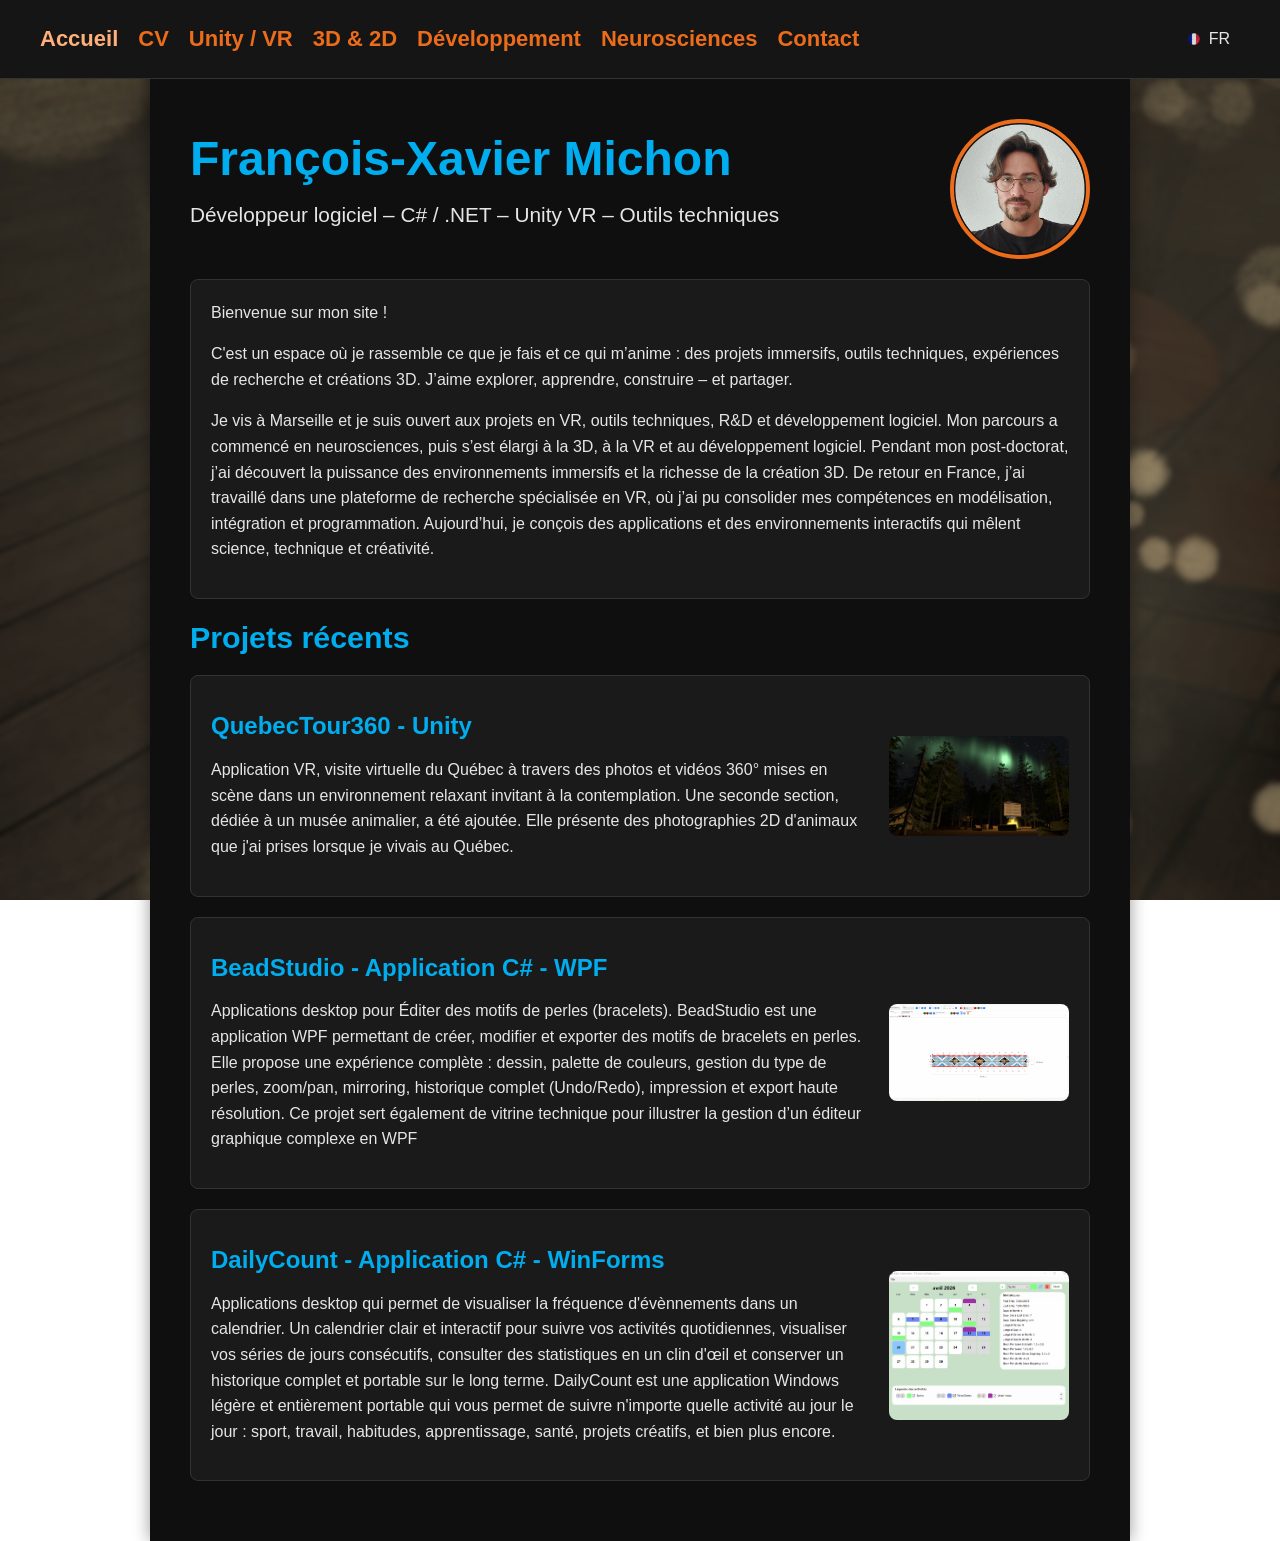
==== commit 99307d50: "start translation" ====
--- a/index.html
+++ b/index.html
@@ -10,74 +10,67 @@
     <link rel="stylesheet" href="assets/css/04-pages.css">
     <link rel="stylesheet" href="assets/css/05-utilities.css">    
     <link rel="stylesheet" href="assets/css/style.css">
+    <script src="assets/js/translation.js" defer></script>
 </head>
 
 <body class="page-bg bg-index">
 <header>
-    <nav>
-        <a href="index.html" class="current">Accueil</a>
-        <a href="cv.html">CV</a>
-        <a href="unity.html">Unity / VR</a>
-        <a href="Arts3D2D.html">3D & 2D</a>
-        <a href="dev.html">Développement</a>
-        <a href="neurosciences.html">Neurosciences</a>
-        <a href="contact.html">Contact</a>
-    </nav>
+    <div class="header-row">
+        <nav>
+            <a href="index.html" class="current" data-i18n="nav.home"></a>
+            <a href="cv.html" data-i18n="nav.cv"></a>
+            <a href="unity.html" data-i18n="nav.unity"></a>
+            <a href="Arts3D2D.html" data-i18n="nav.art"></a>
+            <a href="dev.html" data-i18n="nav.dev"></a>
+            <a href="neurosciences.html" data-i18n="nav.neuro"></a>
+            <a href="contact.html" data-i18n="nav.contact"></a>
+        </nav>
+
+        <div class="lang-container">
+            <div id="langCurrent" class="lang-current">
+                <img src="assets/icons/lang_fr.png" class="lang-icon" alt="FR">
+                <span>FR</span>
+            </div>
+            <div class="lang-dropdown" id="langDropdown">
+                <div class="lang-option" data-lang="fr">
+                    <img src="assets/icons/lang_fr.png" class="lang-icon" alt="FR">
+                    <span>FR</span>
+                </div>
+                <div class="lang-option" data-lang="en">
+                    <img src="assets/icons/lang_en.png" class="lang-icon" alt="EN">
+                    <span>EN</span>
+                </div>
+            </div>
+        </div>
+    </div>
 </header>
 
 <div class="container">
     <div class="header-profile">
         <div class="header-text">
-            <h1 ><a href="cv.html"         
-            target="_blank"
-            class="lk">François‑Xavier Michon</a></h1>
-            <p class="subtitle">Développeur logiciel – C# / .NET – Unity VR – Outils techniques</p>
+            <h1><a href="cv.html" target="_blank" class="lk" data-i18n="index.header_name"></a></h1>
+            <p class="subtitle" data-i18n="index.header_subtitle"></p>
         </div>
-        <a href="cv.html" 
->
-         <img src="assets/Images/ImageProfile1.png" alt="Photo de profil" class="profile-photo">
-         </a>
+        <a href="cv.html">
+            <img src="assets/Images/ImageProfile1.png" alt="Photo de profil" class="profile-photo">
+        </a>
     </div>
-    
 
     <div class="card">
-        <p>
-        Bienvenue sur mon site !
-    </p>
-
-    <p>
-        C'est un espace où je rassemble ce que je fais et ce qui m’anime : des projets immersifs,
-        outils techniques, expériences de recherche et créations 3D.
-        J’aime explorer, apprendre, construire – et partager.
-    </p>
-
-    <p>
-        Je vis à Marseille et je suis ouvert aux projets en VR, outils techniques, R&D et développement logiciel.
-        Mon parcours a commencé en neurosciences, puis s’est élargi à la 3D, à la VR et au développement logiciel.
-        Pendant mon post‑doctorat, j’ai découvert la puissance des environnements immersifs et la richesse de la création 3D.
-        De retour en France, j’ai travaillé dans une plateforme de recherche spécialisée en VR, où j’ai pu consolider mes
-        compétences en modélisation, intégration et programmation. Aujourd’hui, je conçois des applications et des
-        environnements interactifs qui mêlent science, technique et créativité.
-    </p>
+        <p data-i18n="index.welcome"></p>
+        <p data-i18n="index.intro_p1"></p>
+        <p data-i18n="index.intro_p2"></p>
     </div>
 
-    <h2>Projets récents</h2>
+    <h2 data-i18n="index.recent_projects"></h2>
 
     <div class="card card-img-right">
-    
         <div class="card-text">
             <h3>
-                <a class="lk" href="unity.html#quebecTour">
-                    QuebecTour360 - Unity
-                </a>
+                <a class="lk" href="unity.html#quebecTour" data-i18n="index.proj_quebec_title"></a>
             </h3>
-
-            <p>
-                Application VR, visite virtuelle du Québec à travers des photos et vidéos 360° mises en scène dans un environnement relaxant invitant à la contemplation.
-                Une seconde section, dédiée à un musée animalier, a été ajoutée. Elle présente des photographies 2D d'animaux que j'ai prises lorsque je vivais au Québec.
-            </p>
+            <p data-i18n="index.proj_quebec_desc"></p>
         </div>
-
         <div class="card-image">
             <a class="lk" href="unity.html#quebecTour">
                 <img src="assets/Images/UnityProjects/QuebecTour360/Capture1.png" class="picture">
@@ -85,18 +78,12 @@
         </div>
     </div>
 
-    
     <div class="card card-img-right">
          <div class="card-text">
-            <h3><a class="lk" target="_blank" href="dev.html#beadstudio">
-                        BeadStudio - Application C# - WPF
-                    </a> 
+            <h3>
+                <a class="lk" target="_blank" href="dev.html#beadstudio" data-i18n="index.proj_bead_title"></a> 
             </h3>
-            <p>Applications desktop pour Éditer des motifs de perles (bracelets).
-                    BeadStudio est une application WPF permettant de créer, modifier et exporter des motifs de bracelets en perles.
-                    Elle propose une expérience complète : dessin, palette de couleurs, gestion du type de perles, zoom/pan, mirroring, historique complet (Undo/Redo), impression et export haute résolution.
-                    Ce projet sert également de vitrine technique pour illustrer la gestion d’un éditeur graphique complexe en WPF
-            </p>
+            <p data-i18n="index.proj_bead_desc"></p>
          </div>
          <div class="card-image">
             <a class="lk" href="dev.html#beadstudio">
@@ -105,20 +92,12 @@
         </div>
     </div>
 
-        
-
     <div class="card card-img-right">
         <div class="card-text">
             <h3>
-                <a class="lk" target="_blank" href="dev.html#dailycount">
-                    DailyCount - Application C# - WinForms
-                </a> 
+                <a class="lk" target="_blank" href="dev.html#dailycount" data-i18n="index.proj_daily_title"></a> 
             </h3>
-            <p> 
-                Applications desktop qui permet de visualiser la fréquence d'évènnements dans un calendrier.
-                Un calendrier clair et interactif pour suivre vos activités quotidiennes, visualiser vos séries de jours consécutifs, consulter des statistiques en un clin d'œil et conserver un historique complet et portable sur le long terme.
-                DailyCount est une application Windows légère et entièrement portable qui vous permet de suivre n'importe quelle activité au jour le jour : sport, travail, habitudes, apprentissage, santé, projets créatifs, et bien plus encore.
-            </p>
+            <p data-i18n="index.proj_daily_desc"></p>
         </div>
         <div class="card-image">
             <a class="lk" href="dev.html#dailycount">
@@ -126,7 +105,7 @@
             </a>
         </div> 
     </div>
-    
+</div>
 
 </body>
-</html>
+</html>
--- a/assets/css/03-components.css
+++ b/assets/css/03-components.css
@@ -15,6 +15,11 @@
     background: var(--color-neutral-1);
     border-bottom: 1px solid var(--color-neutral-3);
     padding: var(--space-ml) var(--space-xl);
+}
+.header-row {
+    display: flex;
+    justify-content: space-between;
+    align-items: center;
 }
 
 nav {
@@ -440,3 +445,56 @@
 .art-thumb:hover {
     transform: scale(1.03);
 }
+
+/* ========================
+langues
+===========================*/
+/* Wrapper pour séparer nav et langue */
+.lang-container {
+    position: relative;
+    display: inline-block;
+}
+
+.lang-current {
+    display: flex;
+    align-items: center;
+    gap: 6px;
+    background: var(--col_black3);
+    border: 1px solid var(--col_grey);
+    padding: 6px 10px;
+    border-radius: 6px;
+    cursor: pointer;
+}
+
+.lang-icon {
+    width: 18px;
+    height: 18px;
+    object-fit: contain;
+}
+
+
+.lang-dropdown {
+    position: absolute;
+    right: 0;
+    margin-top: 4px;
+    background: var(--col_black3);
+    border: 1px solid var(--col_grey);
+    border-radius: 6px;
+    display: none;
+    flex-direction: column;
+    min-width: 90px;
+    z-index: 1001;
+}
+
+.lang-option {
+    display: flex;
+    align-items: center;
+    gap: 6px;
+    padding: 6px 10px;
+    cursor: pointer;
+}
+
+.lang-option:hover {
+    background: var(--col_blue_dark2);
+}
+
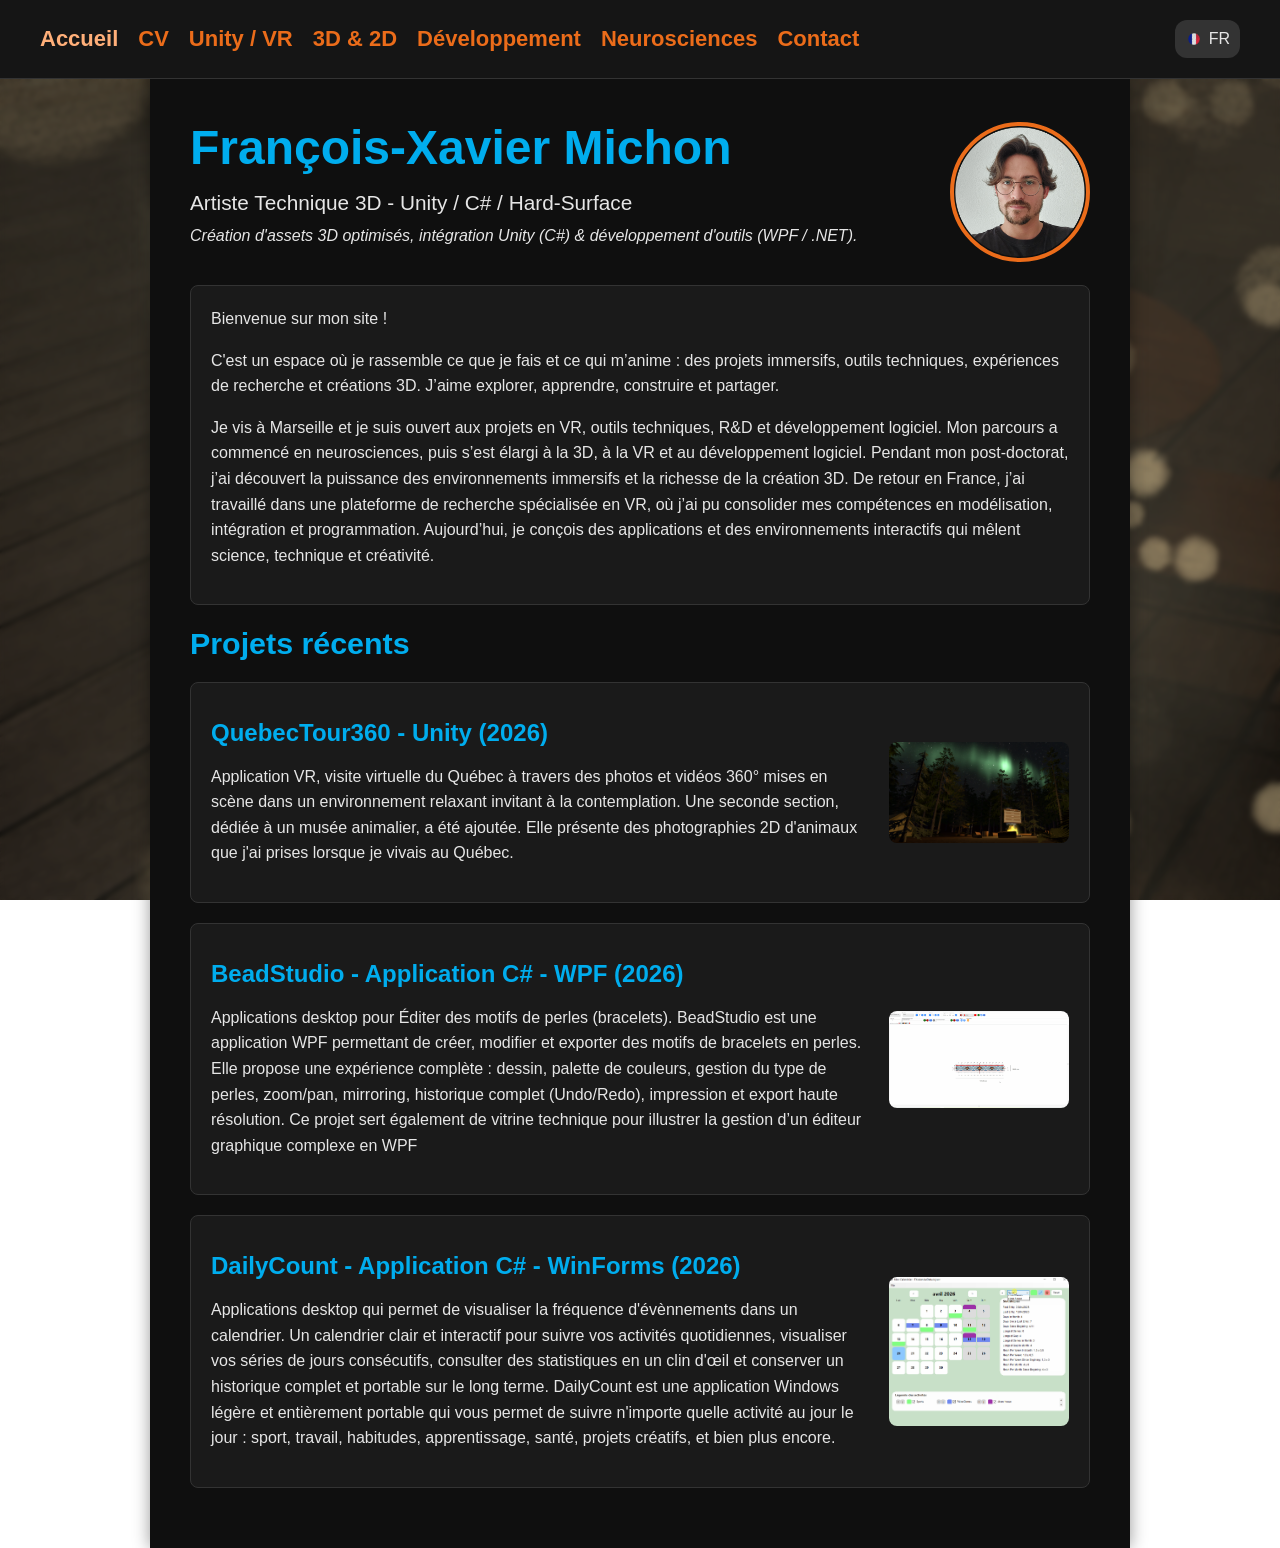
==== commit f69d9c34: "modif subtitle" ====
--- a/index.html
+++ b/index.html
@@ -50,6 +50,7 @@
         <div class="header-text">
             <h1><a href="cv.html" target="_blank" class="lk" data-i18n="index.header_name"></a></h1>
             <p class="subtitle" data-i18n="index.header_subtitle"></p>
+            <p class="subsubtitle" data-i18n="index.header_subsubtitle"></p>
         </div>
         <a href="cv.html">
             <img src="assets/Images/ImageProfile1.png" alt="Photo de profil" class="profile-photo">
--- a/assets/css/03-components.css
+++ b/assets/css/03-components.css
@@ -16,6 +16,7 @@
     border-bottom: 1px solid var(--color-neutral-3);
     padding: var(--space-ml) var(--space-xl);
 }
+
 .header-row {
     display: flex;
     justify-content: space-between;
@@ -231,9 +232,17 @@
 
 .subtitle {
     margin-top: var(--space-sm);
+    margin-bottom: var(--space-xxs);
+
     font-size: 1.3rem;
     color: var(--color-neutral-9);
 }
+.subsubtitle {
+    font-size: 1rem;
+    color: var(--color-neutral-9);
+    font-style: italic;
+}
+
 
 .profile-photo {
     width: 140px;
@@ -453,6 +462,8 @@
 .lang-container {
     position: relative;
     display: inline-block;
+    background-color: var(--color-neutral-3);
+    border-radius: 12px;
 }
 
 .lang-current {
@@ -479,11 +490,12 @@
     margin-top: 4px;
     background: var(--col_black3);
     border: 1px solid var(--col_grey);
-    border-radius: 6px;
+    border-radius: 12px;
     display: none;
     flex-direction: column;
     min-width: 90px;
     z-index: 1001;
+
 }
 
 .lang-option {
@@ -492,9 +504,10 @@
     gap: 6px;
     padding: 6px 10px;
     cursor: pointer;
+    background-color: var(--color-neutral-3);
 }
 
 .lang-option:hover {
-    background: var(--col_blue_dark2);
-}
-
+    background: var(--color-neutral-4);
+}
+
